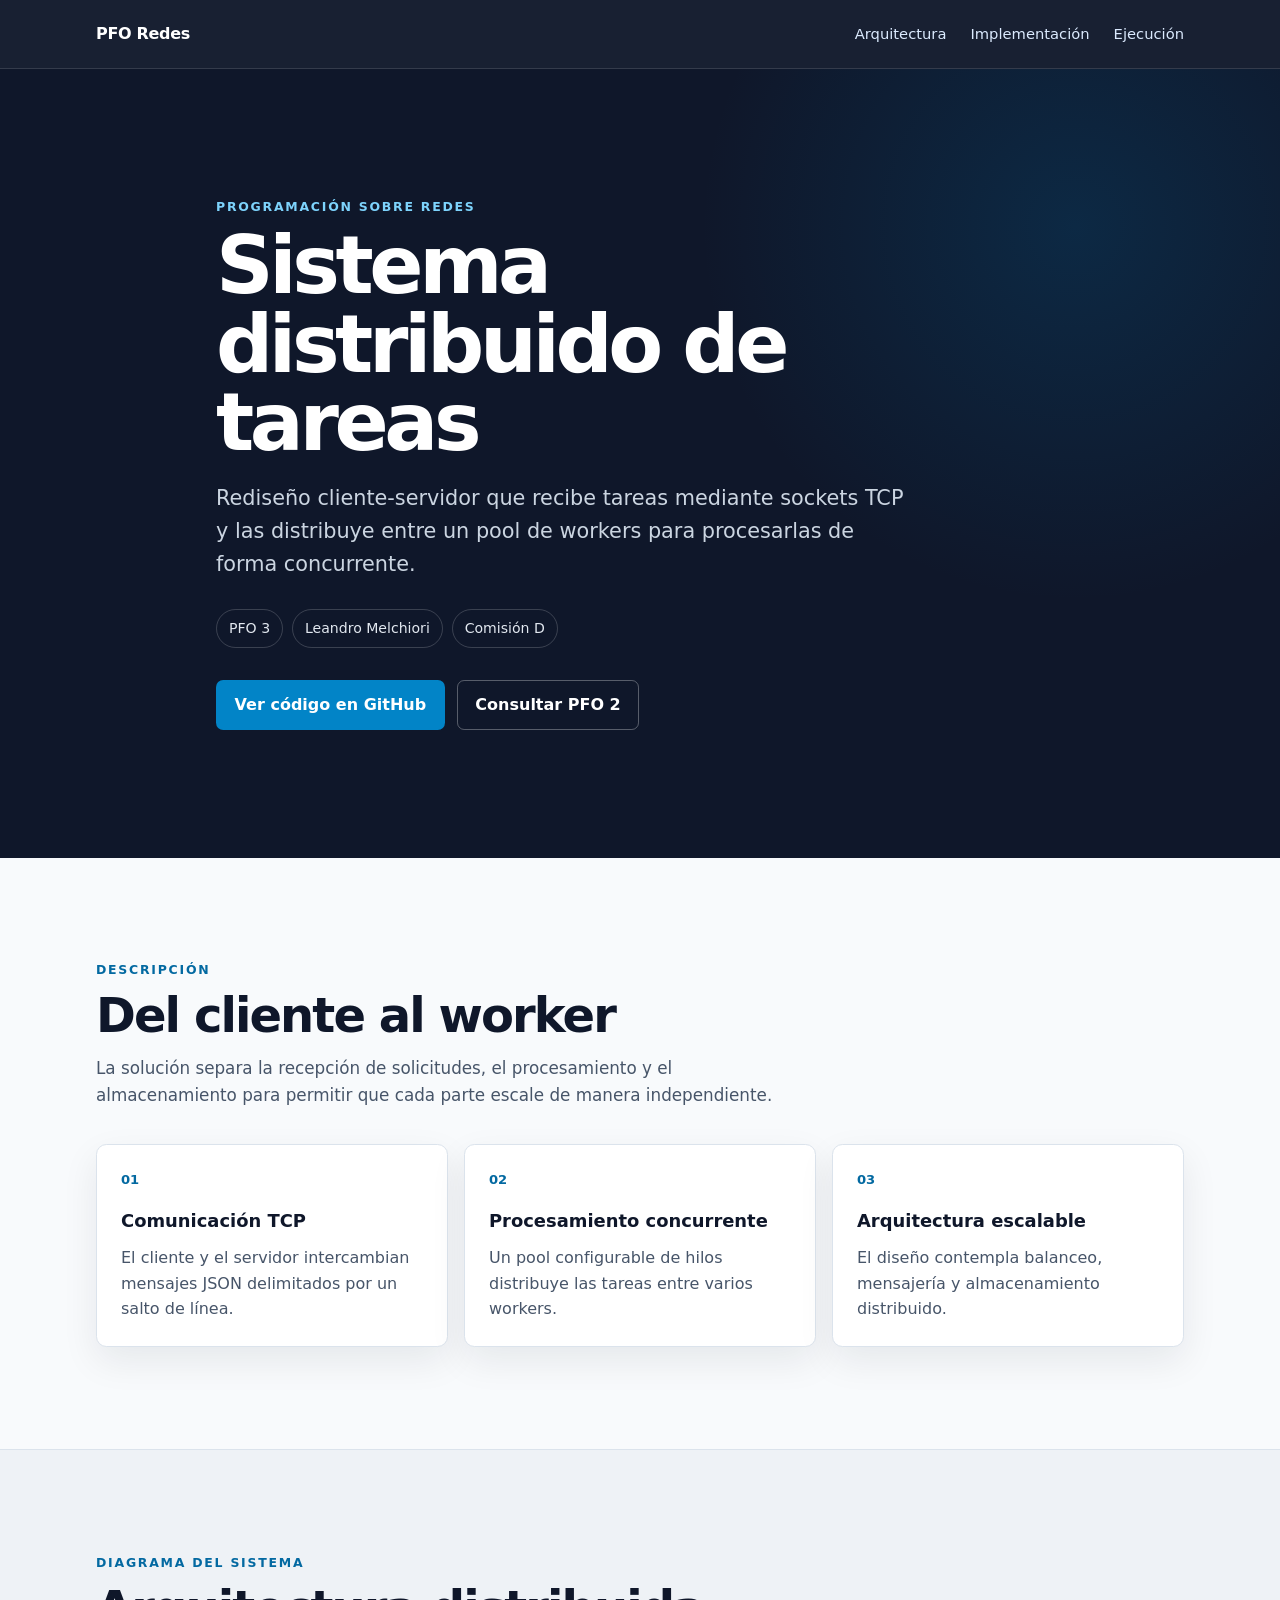
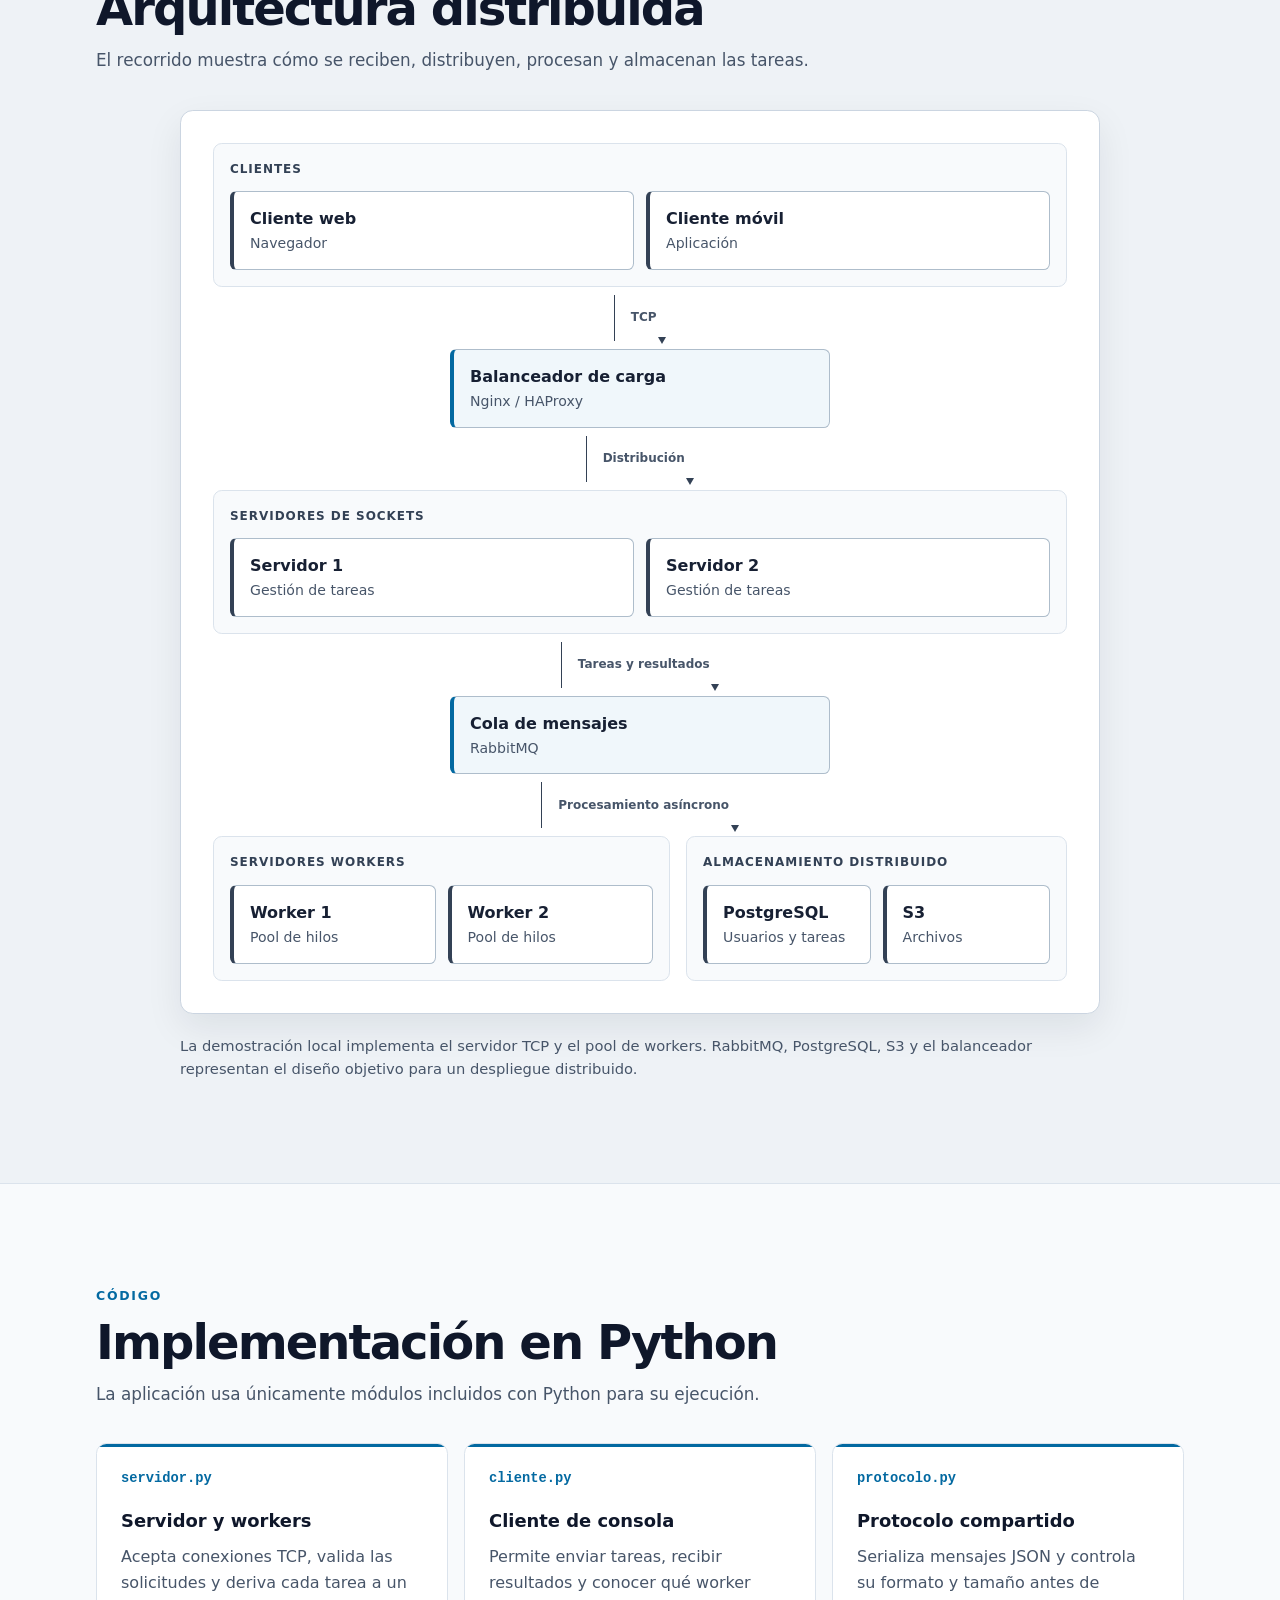
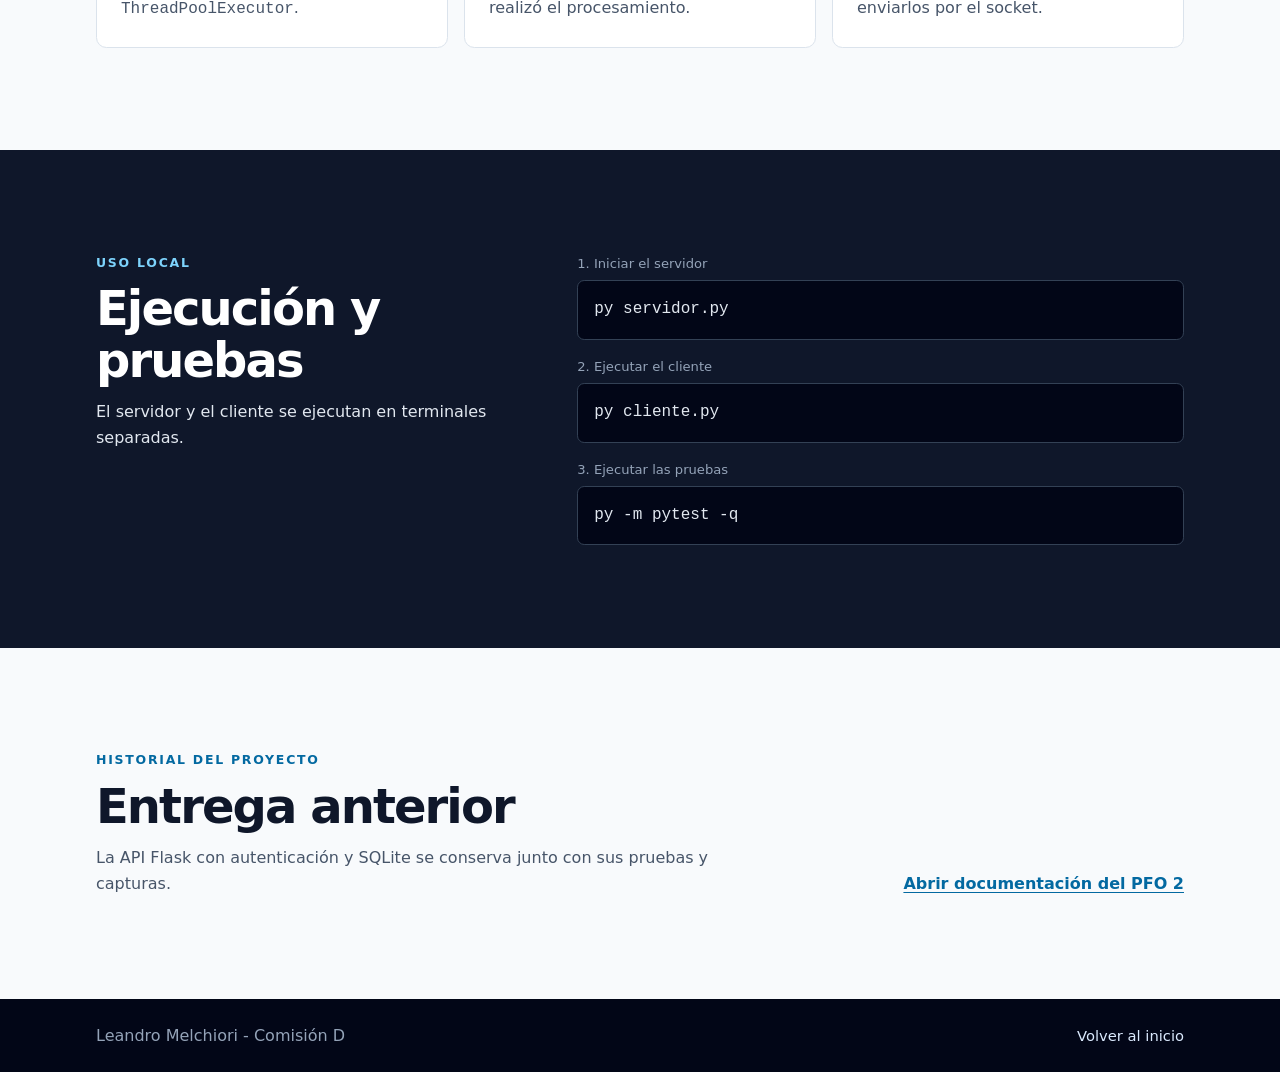
==== docs/index.html @ 210cfed6 "docs: publica documentación del pfo3" ====
<!doctype html>
<html lang="es">
<head>
  <meta charset="utf-8">
  <meta name="viewport" content="width=device-width, initial-scale=1">
  <meta name="description" content="PFO 3: sistema distribuido de tareas desarrollado con sockets TCP y workers en Python.">
  <title>PFO 3 - Sistema distribuido de tareas</title>
  <link rel="stylesheet" href="styles.css">
</head>
<body>
  <a class="skip-link" href="#contenido">Saltar al contenido</a>

  <header class="site-header">
    <nav class="nav container" aria-label="Navegación principal">
      <a class="brand" href="#inicio">PFO Redes</a>
      <div class="nav-links">
        <a href="#arquitectura">Arquitectura</a>
        <a href="#implementacion">Implementación</a>
        <a href="#ejecucion">Ejecución</a>
      </div>
    </nav>
  </header>

  <main id="contenido">
    <section class="hero" id="inicio">
      <div class="container hero-content">
        <p class="eyebrow">Programación sobre redes</p>
        <h1>Sistema distribuido de tareas</h1>
        <p class="hero-description">
          Rediseño cliente-servidor que recibe tareas mediante sockets TCP y las
          distribuye entre un pool de workers para procesarlas de forma concurrente.
        </p>
        <div class="meta" aria-label="Datos de la entrega">
          <span>PFO 3</span>
          <span>Leandro Melchiori</span>
          <span>Comisión D</span>
        </div>
        <div class="actions">
          <a class="button button-primary" href="https://github.com/LeandroMelchiori/PFO_Redes">Ver código en GitHub</a>
          <a class="button button-secondary" href="pfo2/">Consultar PFO 2</a>
        </div>
      </div>
    </section>

    <section class="section container" aria-labelledby="resumen-titulo">
      <div class="section-heading">
        <p class="section-label">Descripción</p>
        <h2 id="resumen-titulo">Del cliente al worker</h2>
        <p>
          La solución separa la recepción de solicitudes, el procesamiento y el
          almacenamiento para permitir que cada parte escale de manera independiente.
        </p>
      </div>

      <div class="summary-grid">
        <article class="summary-card">
          <span class="card-number">01</span>
          <h3>Comunicación TCP</h3>
          <p>El cliente y el servidor intercambian mensajes JSON delimitados por un salto de línea.</p>
        </article>
        <article class="summary-card">
          <span class="card-number">02</span>
          <h3>Procesamiento concurrente</h3>
          <p>Un pool configurable de hilos distribuye las tareas entre varios workers.</p>
        </article>
        <article class="summary-card">
          <span class="card-number">03</span>
          <h3>Arquitectura escalable</h3>
          <p>El diseño contempla balanceo, mensajería y almacenamiento distribuido.</p>
        </article>
      </div>
    </section>

    <section class="section section-muted" id="arquitectura" aria-labelledby="arquitectura-titulo">
      <div class="container">
        <div class="section-heading">
          <p class="section-label">Diagrama del sistema</p>
          <h2 id="arquitectura-titulo">Arquitectura distribuida</h2>
          <p>El recorrido muestra cómo se reciben, distribuyen, procesan y almacenan las tareas.</p>
        </div>

        <div class="architecture" aria-label="Diagrama de arquitectura distribuida">
          <div class="architecture-layer">
            <p class="layer-title">Clientes</p>
            <div class="node-grid two-columns">
              <div class="node"><strong>Cliente web</strong><span>Navegador</span></div>
              <div class="node"><strong>Cliente móvil</strong><span>Aplicación</span></div>
            </div>
          </div>

          <div class="flow-arrow" aria-hidden="true"><span>TCP</span></div>
          <div class="node node-featured node-single"><strong>Balanceador de carga</strong><span>Nginx / HAProxy</span></div>
          <div class="flow-arrow" aria-hidden="true"><span>Distribución</span></div>

          <div class="architecture-layer">
            <p class="layer-title">Servidores de sockets</p>
            <div class="node-grid two-columns">
              <div class="node"><strong>Servidor 1</strong><span>Gestión de tareas</span></div>
              <div class="node"><strong>Servidor 2</strong><span>Gestión de tareas</span></div>
            </div>
          </div>

          <div class="flow-arrow" aria-hidden="true"><span>Tareas y resultados</span></div>
          <div class="node node-featured node-single"><strong>Cola de mensajes</strong><span>RabbitMQ</span></div>
          <div class="flow-arrow" aria-hidden="true"><span>Procesamiento asíncrono</span></div>

          <div class="architecture-bottom">
            <div class="architecture-layer">
              <p class="layer-title">Servidores workers</p>
              <div class="node-grid two-columns">
                <div class="node"><strong>Worker 1</strong><span>Pool de hilos</span></div>
                <div class="node"><strong>Worker 2</strong><span>Pool de hilos</span></div>
              </div>
            </div>
            <div class="architecture-layer">
              <p class="layer-title">Almacenamiento distribuido</p>
              <div class="node-grid two-columns">
                <div class="node"><strong>PostgreSQL</strong><span>Usuarios y tareas</span></div>
                <div class="node"><strong>S3</strong><span>Archivos</span></div>
              </div>
            </div>
          </div>
        </div>

        <p class="scope-note">
          La demostración local implementa el servidor TCP y el pool de workers.
          RabbitMQ, PostgreSQL, S3 y el balanceador representan el diseño objetivo para un despliegue distribuido.
        </p>
      </div>
    </section>

    <section class="section container" id="implementacion" aria-labelledby="implementacion-titulo">
      <div class="section-heading">
        <p class="section-label">Código</p>
        <h2 id="implementacion-titulo">Implementación en Python</h2>
        <p>La aplicación usa únicamente módulos incluidos con Python para su ejecución.</p>
      </div>

      <div class="implementation-grid">
        <article class="implementation-card">
          <p class="file-name">servidor.py</p>
          <h3>Servidor y workers</h3>
          <p>Acepta conexiones TCP, valida las solicitudes y deriva cada tarea a un <code>ThreadPoolExecutor</code>.</p>
        </article>
        <article class="implementation-card">
          <p class="file-name">cliente.py</p>
          <h3>Cliente de consola</h3>
          <p>Permite enviar tareas, recibir resultados y conocer qué worker realizó el procesamiento.</p>
        </article>
        <article class="implementation-card">
          <p class="file-name">protocolo.py</p>
          <h3>Protocolo compartido</h3>
          <p>Serializa mensajes JSON y controla su formato y tamaño antes de enviarlos por el socket.</p>
        </article>
      </div>
    </section>

    <section class="section section-dark" id="ejecucion" aria-labelledby="ejecucion-titulo">
      <div class="container execution-layout">
        <div>
          <p class="section-label">Uso local</p>
          <h2 id="ejecucion-titulo">Ejecución y pruebas</h2>
          <p>El servidor y el cliente se ejecutan en terminales separadas.</p>
        </div>
        <div class="commands">
          <div>
            <span>1. Iniciar el servidor</span>
            <pre><code>py servidor.py</code></pre>
          </div>
          <div>
            <span>2. Ejecutar el cliente</span>
            <pre><code>py cliente.py</code></pre>
          </div>
          <div>
            <span>3. Ejecutar las pruebas</span>
            <pre><code>py -m pytest -q</code></pre>
          </div>
        </div>
      </div>
    </section>

    <section class="section container previous-version" aria-labelledby="anterior-titulo">
      <div>
        <p class="section-label">Historial del proyecto</p>
        <h2 id="anterior-titulo">Entrega anterior</h2>
        <p>La API Flask con autenticación y SQLite se conserva junto con sus pruebas y capturas.</p>
      </div>
      <a class="text-link" href="pfo2/">Abrir documentación del PFO 2</a>
    </section>
  </main>

  <footer>
    <div class="container footer-content">
      <p>Leandro Melchiori - Comisión D</p>
      <a href="#inicio">Volver al inicio</a>
    </div>
  </footer>
</body>
</html>
---- docs/styles.css ----
:root {
  --color-primary: #0f172a;
  --color-secondary: #334155;
  --color-accent: #0369a1;
  --color-background: #f8fafc;
  --color-surface: #ffffff;
  --color-muted: #e8ecf1;
  --color-muted-text: #475569;
  --color-border: #dbe3ec;
  --color-text: #172033;
  --shadow: 0 14px 36px rgb(15 23 42 / 8%);
  color: var(--color-text);
  font-family: Inter, ui-sans-serif, system-ui, -apple-system, BlinkMacSystemFont, "Segoe UI", sans-serif;
  font-size: 16px;
  line-height: 1.6;
}

* {
  box-sizing: border-box;
}

html {
  width: 100%;
  overflow-x: hidden;
  scroll-behavior: smooth;
}

body {
  width: 100%;
  overflow-x: hidden;
  margin: 0;
  background: var(--color-background);
}

a {
  color: inherit;
}

.container {
  width: 100%;
  max-width: 1120px;
  margin-inline: auto;
  padding-inline: 1rem;
}

.skip-link {
  position: fixed;
  z-index: 20;
  top: 0.75rem;
  left: 0.75rem;
  padding: 0.7rem 1rem;
  border-radius: 0.4rem;
  background: var(--color-surface);
  color: var(--color-primary);
  transform: translateY(-150%);
}

.skip-link:focus {
  transform: translateY(0);
}

.site-header {
  position: sticky;
  z-index: 10;
  top: 0;
  border-bottom: 1px solid rgb(255 255 255 / 12%);
  background: rgb(15 23 42 / 96%);
  color: #ffffff;
  backdrop-filter: blur(12px);
}

.nav {
  display: flex;
  min-height: 68px;
  align-items: center;
  justify-content: space-between;
  gap: 1rem;
}

.brand {
  font-weight: 700;
  letter-spacing: -0.02em;
  text-decoration: none;
}

.nav-links {
  display: flex;
  gap: 1.5rem;
}

.nav-links a,
footer a {
  color: #dbeafe;
  font-size: 0.92rem;
  text-decoration: none;
}

.nav-links a:hover,
footer a:hover {
  color: #ffffff;
}

.hero {
  overflow: hidden;
  padding: clamp(4.5rem, 10vw, 8rem) 0;
  background:
    radial-gradient(circle at 84% 20%, rgb(3 105 161 / 22%), transparent 30%),
    var(--color-primary);
  color: #ffffff;
}

.hero-content {
  max-width: 880px;
}

.eyebrow,
.section-label {
  margin: 0 0 0.65rem;
  color: #7dd3fc;
  font-size: 0.78rem;
  font-weight: 700;
  letter-spacing: 0.14em;
  text-transform: uppercase;
}

h1,
h2,
h3,
p {
  margin-top: 0;
}

h1 {
  max-width: 760px;
  margin-bottom: 1.2rem;
  font-size: clamp(2.7rem, 7vw, 5rem);
  letter-spacing: -0.055em;
  line-height: 0.98;
}

h2 {
  margin-bottom: 0.8rem;
  color: var(--color-primary);
  font-size: clamp(2rem, 4vw, 3rem);
  letter-spacing: -0.04em;
  line-height: 1.08;
}

h3 {
  margin-bottom: 0.55rem;
  color: var(--color-primary);
  font-size: 1.12rem;
}

.hero-description {
  max-width: 700px;
  margin-bottom: 1.7rem;
  color: #cbd5e1;
  font-size: clamp(1.05rem, 2vw, 1.3rem);
}

.meta {
  display: flex;
  flex-wrap: wrap;
  gap: 0.55rem;
  margin-bottom: 2rem;
}

.meta span {
  padding: 0.45rem 0.75rem;
  border: 1px solid rgb(255 255 255 / 18%);
  border-radius: 999px;
  color: #e2e8f0;
  font-size: 0.88rem;
}

.actions {
  display: flex;
  flex-wrap: wrap;
  gap: 0.75rem;
}

.button {
  display: inline-flex;
  min-height: 46px;
  align-items: center;
  justify-content: center;
  padding: 0.7rem 1.1rem;
  border: 1px solid transparent;
  border-radius: 0.45rem;
  font-weight: 650;
  text-decoration: none;
  transition: background-color 180ms ease, border-color 180ms ease, transform 180ms ease;
}

.button:hover {
  transform: translateY(-1px);
}

.button-primary {
  background: #0284c7;
  color: #ffffff;
}

.button-primary:hover {
  background: #0369a1;
}

.button-secondary {
  border-color: rgb(255 255 255 / 30%);
  color: #ffffff;
}

.button-secondary:hover {
  border-color: #ffffff;
  background: rgb(255 255 255 / 8%);
}

.section {
  padding-block: clamp(4rem, 8vw, 7rem);
}

.section-heading {
  max-width: 720px;
  margin-bottom: 2.2rem;
}

.section-heading > p:last-child {
  margin-bottom: 0;
  color: var(--color-muted-text);
  font-size: 1.05rem;
}

.section-heading .section-label,
.previous-version .section-label {
  color: var(--color-accent);
}

.summary-grid,
.implementation-grid {
  display: grid;
  grid-template-columns: repeat(3, minmax(0, 1fr));
  gap: 1rem;
}

.summary-card,
.implementation-card {
  min-width: 0;
  padding: 1.5rem;
  border: 1px solid var(--color-border);
  border-radius: 0.65rem;
  background: var(--color-surface);
}

.summary-card {
  box-shadow: var(--shadow);
}

.summary-card p,
.implementation-card p {
  margin-bottom: 0;
  color: var(--color-muted-text);
}

.card-number {
  display: block;
  margin-bottom: 1.1rem;
  color: var(--color-accent);
  font-size: 0.82rem;
  font-weight: 750;
}

.section-muted {
  border-block: 1px solid var(--color-border);
  background: #eef2f6;
}

.architecture {
  max-width: 920px;
  margin-inline: auto;
  padding: clamp(1rem, 3vw, 2rem);
  border: 1px solid #cbd5e1;
  border-radius: 0.8rem;
  background: #ffffff;
  box-shadow: var(--shadow);
}

.architecture-layer {
  padding: 1rem;
  border: 1px solid var(--color-border);
  border-radius: 0.55rem;
  background: var(--color-background);
}

.layer-title {
  margin-bottom: 0.75rem;
  color: var(--color-secondary);
  font-size: 0.75rem;
  font-weight: 750;
  letter-spacing: 0.08em;
  text-transform: uppercase;
}

.node-grid {
  display: grid;
  gap: 0.75rem;
}

.two-columns {
  grid-template-columns: repeat(2, minmax(0, 1fr));
}

.node {
  display: flex;
  min-height: 76px;
  min-width: 0;
  flex-direction: column;
  justify-content: center;
  padding: 0.9rem 1rem;
  border: 1px solid #aebdcb;
  border-left: 4px solid var(--color-secondary);
  border-radius: 0.4rem;
  background: #ffffff;
}

.node span {
  color: var(--color-muted-text);
  font-size: 0.88rem;
}

.node-featured {
  border-left-color: var(--color-accent);
  background: #f0f7fb;
}

.node-single {
  width: min(100%, 380px);
  margin-inline: auto;
}

.flow-arrow {
  display: flex;
  min-height: 62px;
  align-items: center;
  justify-content: center;
  color: var(--color-muted-text);
  font-size: 0.75rem;
  font-weight: 650;
}

.flow-arrow::before {
  width: 1px;
  height: 46px;
  background: var(--color-secondary);
  content: "";
}

.flow-arrow::after {
  width: 0;
  height: 0;
  margin-top: 46px;
  margin-left: -4px;
  border-top: 7px solid var(--color-secondary);
  border-inline: 4px solid transparent;
  content: "";
}

.flow-arrow span {
  margin-left: 0.65rem;
  padding: 0.15rem 0.35rem;
  background: #ffffff;
}

.architecture-bottom {
  display: grid;
  grid-template-columns: 1.2fr 1fr;
  gap: 1rem;
}

.scope-note {
  max-width: 920px;
  margin: 1.25rem auto 0;
  color: var(--color-muted-text);
  font-size: 0.92rem;
}

.implementation-card {
  position: relative;
  overflow: hidden;
}

.implementation-card::before {
  position: absolute;
  top: 0;
  left: 0;
  width: 100%;
  height: 3px;
  background: var(--color-accent);
  content: "";
}

.file-name {
  margin-bottom: 1rem !important;
  color: var(--color-accent) !important;
  font-family: Consolas, "Courier New", monospace;
  font-size: 0.86rem;
  font-weight: 700;
}

code,
pre {
  font-family: Consolas, "Courier New", monospace;
}

.section-dark {
  background: var(--color-primary);
  color: #e2e8f0;
}

.section-dark h2 {
  color: #ffffff;
}

.execution-layout {
  display: grid;
  grid-template-columns: 0.8fr 1.2fr;
  gap: clamp(2rem, 6vw, 5rem);
  align-items: start;
}

.commands {
  display: grid;
  gap: 1rem;
}

.commands span {
  display: block;
  margin-bottom: 0.4rem;
  color: #94a3b8;
  font-size: 0.82rem;
}

pre {
  overflow-x: auto;
  margin: 0;
  padding: 1rem;
  border: 1px solid #334155;
  border-radius: 0.45rem;
  background: #020617;
  color: #e2e8f0;
}

.previous-version {
  display: flex;
  align-items: end;
  justify-content: space-between;
  gap: 2rem;
}

.previous-version > div {
  max-width: 680px;
}

.previous-version p:last-child {
  margin-bottom: 0;
  color: var(--color-muted-text);
}

.text-link {
  flex: 0 0 auto;
  color: var(--color-accent);
  font-weight: 700;
  text-underline-offset: 0.2rem;
}

footer {
  padding-block: 1.5rem;
  background: #020617;
  color: #94a3b8;
}

.footer-content {
  display: flex;
  align-items: center;
  justify-content: space-between;
  gap: 1rem;
}

.footer-content p {
  margin: 0;
}

:focus-visible {
  border-radius: 0.2rem;
  outline: 3px solid #38bdf8;
  outline-offset: 3px;
}

@media (max-width: 780px) {
  .summary-grid,
  .implementation-grid,
  .architecture-bottom,
  .execution-layout {
    grid-template-columns: 1fr;
  }

  .previous-version {
    align-items: start;
    flex-direction: column;
  }
}

@media (max-width: 560px) {
  html {
    scroll-behavior: auto;
  }

  .nav {
    min-height: 60px;
  }

  .nav-links {
    display: none;
  }

  .hero {
    padding-block: 4rem;
  }

  .actions,
  .button {
    width: 100%;
  }

  .two-columns {
    grid-template-columns: 1fr;
  }

  .flow-arrow {
    min-height: 54px;
  }

  .architecture {
    padding: 0.75rem;
  }

  .footer-content {
    align-items: start;
    flex-direction: column;
  }
}

@media (prefers-reduced-motion: reduce) {
  *,
  *::before,
  *::after {
    scroll-behavior: auto !important;
    transition-duration: 0.01ms !important;
  }
}
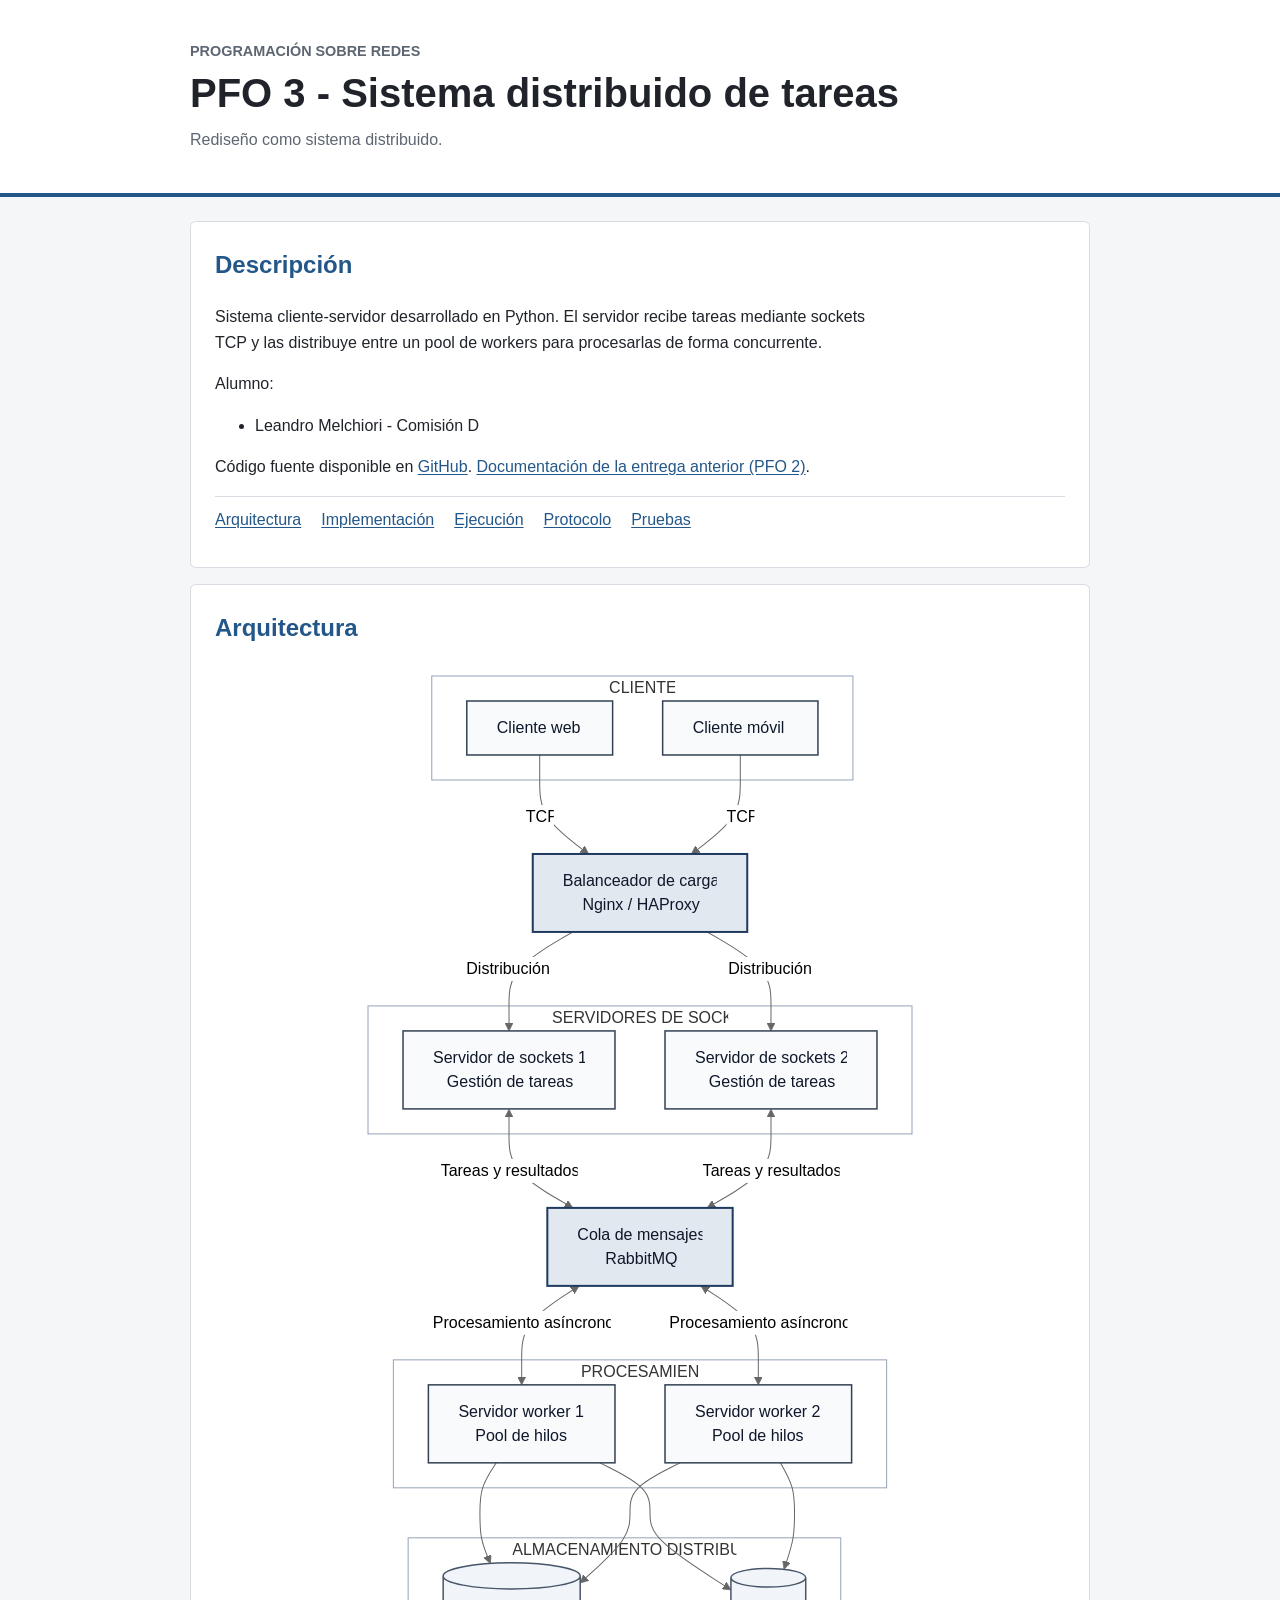
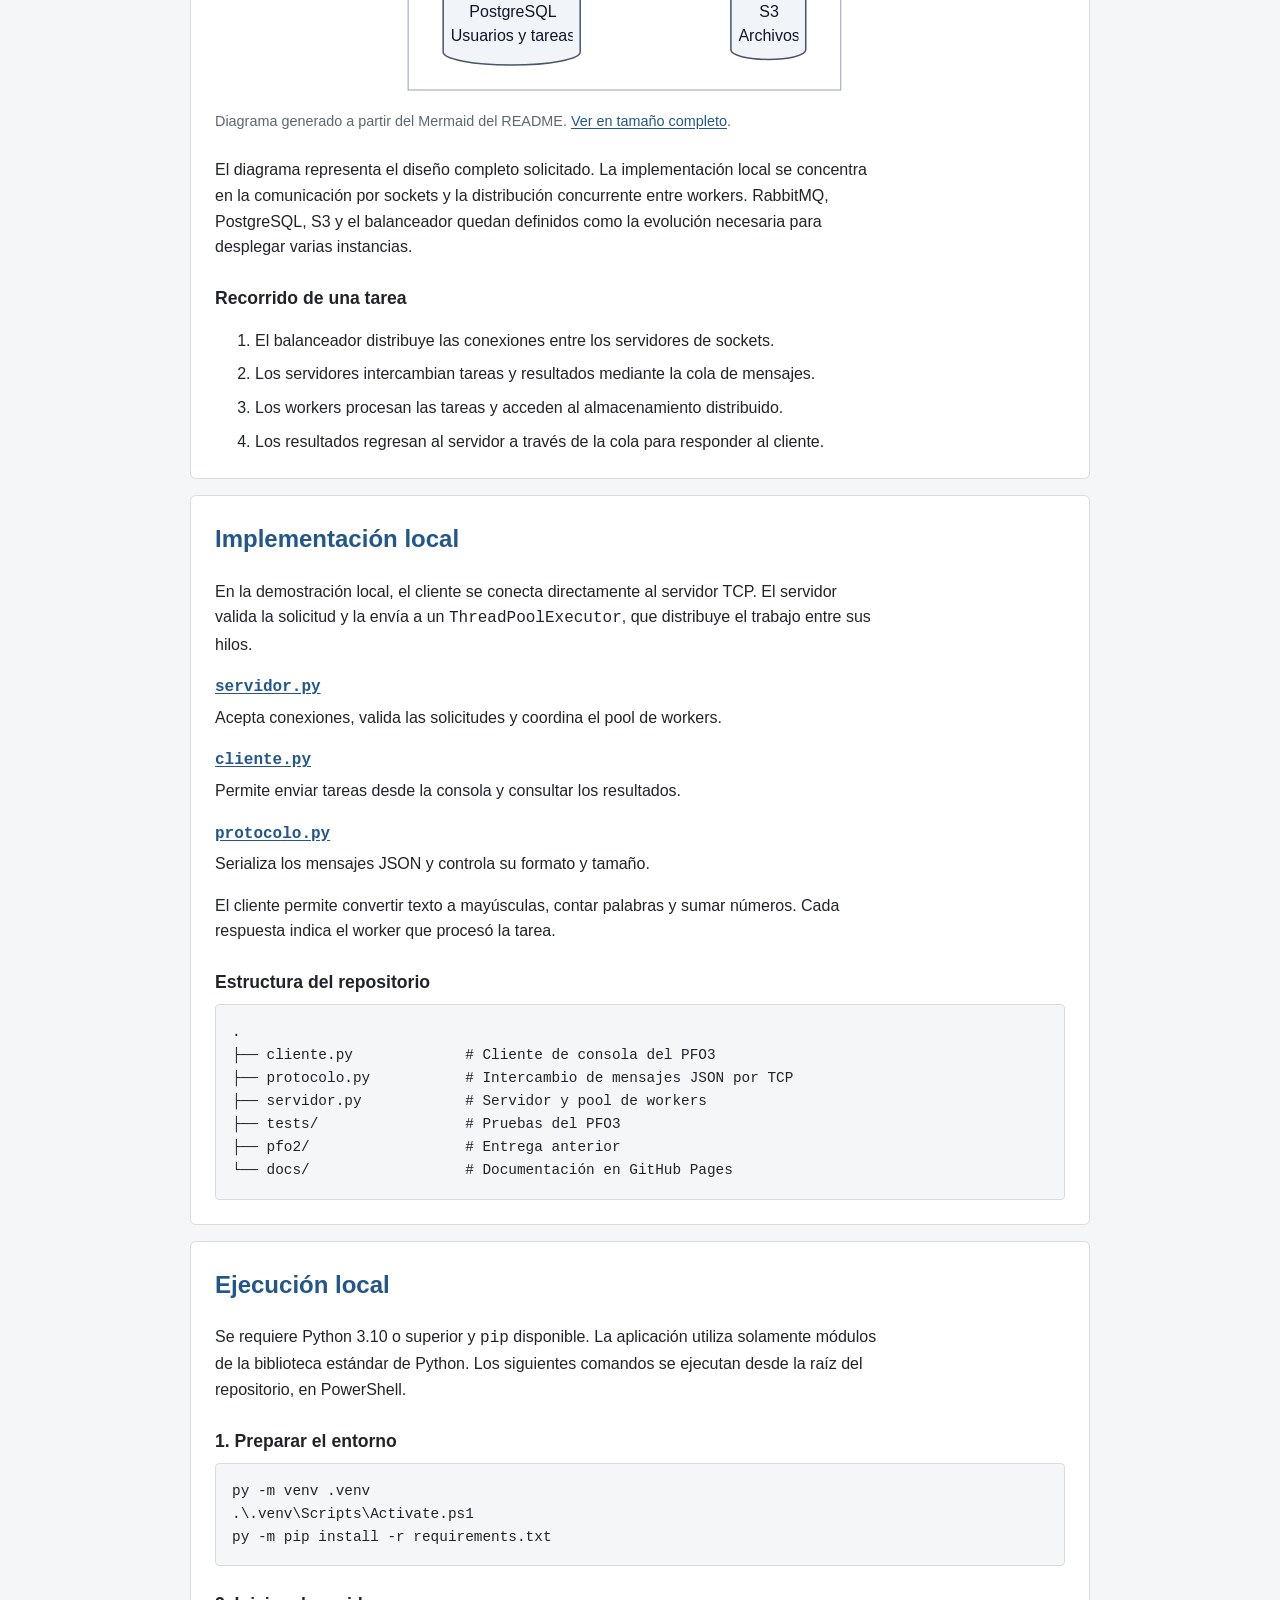
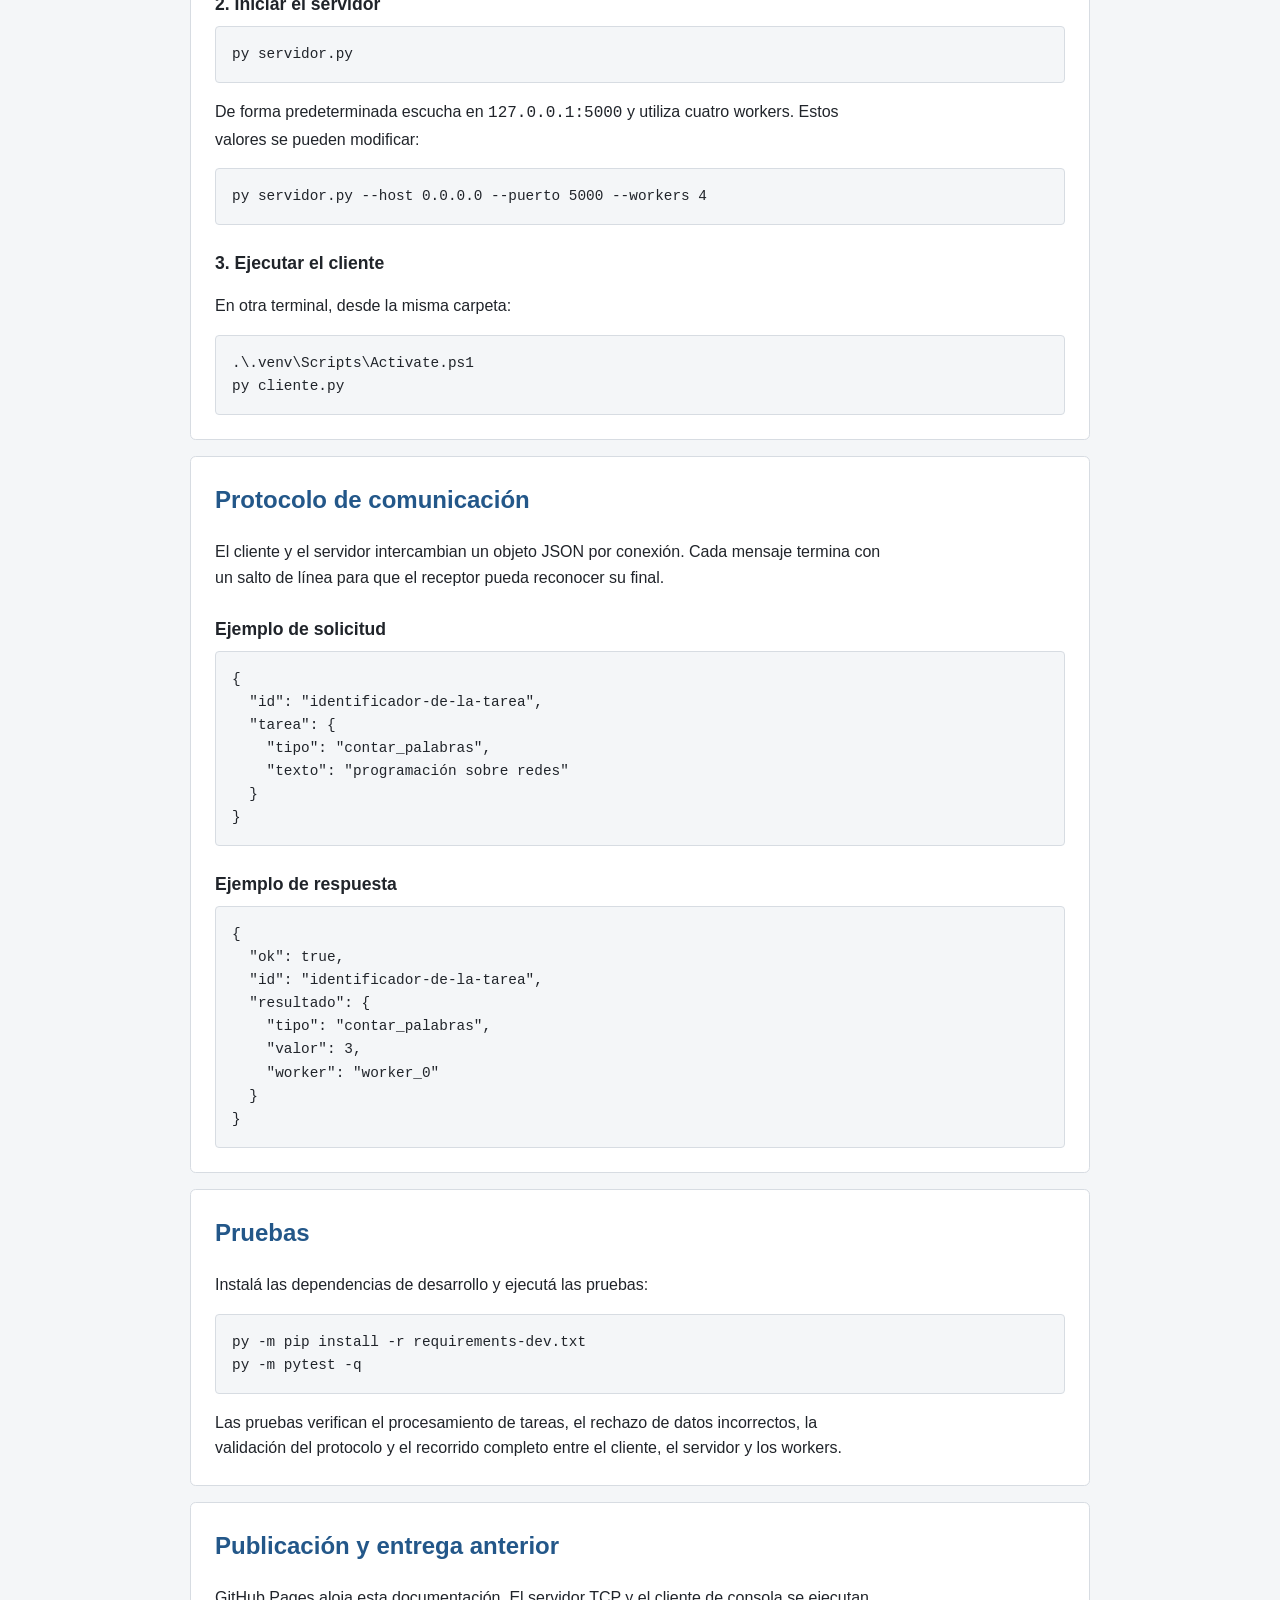
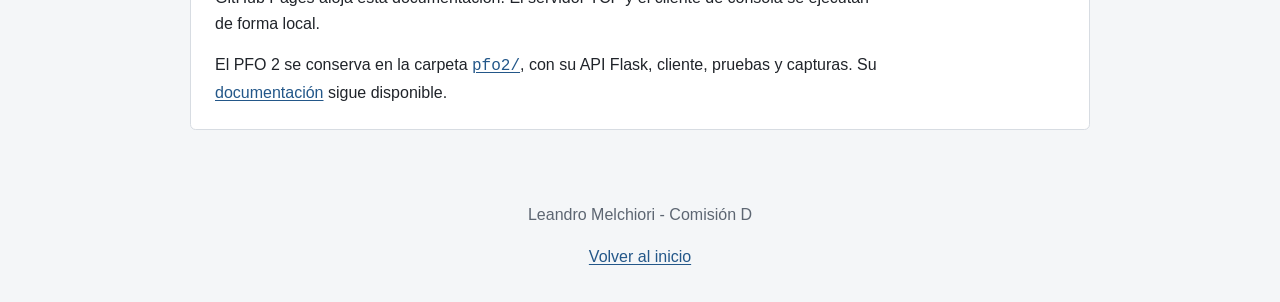
==== commit 6011f404: "docs: simplifica pages y unifica el diagrama" ====
--- a/docs/index.html
+++ b/docs/index.html
@@ -3,197 +3,192 @@
 <head>
   <meta charset="utf-8">
   <meta name="viewport" content="width=device-width, initial-scale=1">
-  <meta name="description" content="PFO 3: sistema distribuido de tareas desarrollado con sockets TCP y workers en Python.">
+  <meta name="description" content="Documentación del PFO 3: arquitectura, servidor TCP, workers y ejecución en Python.">
   <title>PFO 3 - Sistema distribuido de tareas</title>
   <link rel="stylesheet" href="styles.css">
 </head>
 <body>
   <a class="skip-link" href="#contenido">Saltar al contenido</a>
 
-  <header class="site-header">
-    <nav class="nav container" aria-label="Navegación principal">
-      <a class="brand" href="#inicio">PFO Redes</a>
-      <div class="nav-links">
-        <a href="#arquitectura">Arquitectura</a>
-        <a href="#implementacion">Implementación</a>
-        <a href="#ejecucion">Ejecución</a>
-      </div>
-    </nav>
+  <header id="inicio">
+    <div class="container">
+      <p class="materia">Programación sobre redes</p>
+      <h1>PFO 3 - Sistema distribuido de tareas</h1>
+      <p>Rediseño como sistema distribuido.</p>
+    </div>
   </header>
 
-  <main id="contenido">
-    <section class="hero" id="inicio">
-      <div class="container hero-content">
-        <p class="eyebrow">Programación sobre redes</p>
-        <h1>Sistema distribuido de tareas</h1>
-        <p class="hero-description">
-          Rediseño cliente-servidor que recibe tareas mediante sockets TCP y las
-          distribuye entre un pool de workers para procesarlas de forma concurrente.
-        </p>
-        <div class="meta" aria-label="Datos de la entrega">
-          <span>PFO 3</span>
-          <span>Leandro Melchiori</span>
-          <span>Comisión D</span>
-        </div>
-        <div class="actions">
-          <a class="button button-primary" href="https://github.com/LeandroMelchiori/PFO_Redes">Ver código en GitHub</a>
-          <a class="button button-secondary" href="pfo2/">Consultar PFO 2</a>
-        </div>
-      </div>
+  <main class="container" id="contenido">
+    <section aria-labelledby="descripcion-titulo">
+      <h2 id="descripcion-titulo">Descripción</h2>
+      <p>
+        Sistema cliente-servidor desarrollado en Python. El servidor recibe
+        tareas mediante sockets TCP y las distribuye entre un pool de workers
+        para procesarlas de forma concurrente.
+      </p>
+      <p>Alumno:</p>
+      <ul>
+        <li>Leandro Melchiori - Comisión D</li>
+      </ul>
+      <p>
+        Código fuente disponible en
+        <a href="https://github.com/LeandroMelchiori/PFO_Redes">GitHub</a>.
+        <a href="pfo2/">Documentación de la entrega anterior (PFO 2)</a>.
+      </p>
+      <nav aria-label="Secciones de la documentación">
+        <ul class="section-links">
+          <li><a href="#arquitectura">Arquitectura</a></li>
+          <li><a href="#implementacion">Implementación</a></li>
+          <li><a href="#ejecucion">Ejecución</a></li>
+          <li><a href="#protocolo">Protocolo</a></li>
+          <li><a href="#pruebas">Pruebas</a></li>
+        </ul>
+      </nav>
     </section>
 
-    <section class="section container" aria-labelledby="resumen-titulo">
-      <div class="section-heading">
-        <p class="section-label">Descripción</p>
-        <h2 id="resumen-titulo">Del cliente al worker</h2>
-        <p>
-          La solución separa la recepción de solicitudes, el procesamiento y el
-          almacenamiento para permitir que cada parte escale de manera independiente.
-        </p>
-      </div>
+    <section id="arquitectura" aria-labelledby="arquitectura-titulo">
+      <h2 id="arquitectura-titulo">Arquitectura</h2>
+      <figure>
+        <a class="diagram-link" href="assets/arquitectura.svg" aria-label="Abrir el diagrama de arquitectura en tamaño completo">
+          <img class="diagram" src="assets/arquitectura.svg" width="560" height="1031"
+               alt="Clientes web y móvil conectados al balanceador, dos servidores de sockets, una cola RabbitMQ y dos workers conectados a PostgreSQL y S3. Las conexiones de la cola con servidores y workers son bidireccionales.">
+        </a>
+        <figcaption>
+          Diagrama generado a partir del Mermaid del README.
+          <a href="assets/arquitectura.svg">Ver en tamaño completo</a>.
+        </figcaption>
+      </figure>
+      <p>
+        El diagrama representa el diseño completo solicitado. La implementación
+        local se concentra en la comunicación por sockets y la distribución
+        concurrente entre workers. RabbitMQ, PostgreSQL, S3 y el balanceador
+        quedan definidos como la evolución necesaria para desplegar varias instancias.
+      </p>
 
-      <div class="summary-grid">
-        <article class="summary-card">
-          <span class="card-number">01</span>
-          <h3>Comunicación TCP</h3>
-          <p>El cliente y el servidor intercambian mensajes JSON delimitados por un salto de línea.</p>
-        </article>
-        <article class="summary-card">
-          <span class="card-number">02</span>
-          <h3>Procesamiento concurrente</h3>
-          <p>Un pool configurable de hilos distribuye las tareas entre varios workers.</p>
-        </article>
-        <article class="summary-card">
-          <span class="card-number">03</span>
-          <h3>Arquitectura escalable</h3>
-          <p>El diseño contempla balanceo, mensajería y almacenamiento distribuido.</p>
-        </article>
-      </div>
+      <h3>Recorrido de una tarea</h3>
+      <ol>
+        <li>El balanceador distribuye las conexiones entre los servidores de sockets.</li>
+        <li>Los servidores intercambian tareas y resultados mediante la cola de mensajes.</li>
+        <li>Los workers procesan las tareas y acceden al almacenamiento distribuido.</li>
+        <li>Los resultados regresan al servidor a través de la cola para responder al cliente.</li>
+      </ol>
     </section>
 
-    <section class="section section-muted" id="arquitectura" aria-labelledby="arquitectura-titulo">
-      <div class="container">
-        <div class="section-heading">
-          <p class="section-label">Diagrama del sistema</p>
-          <h2 id="arquitectura-titulo">Arquitectura distribuida</h2>
-          <p>El recorrido muestra cómo se reciben, distribuyen, procesan y almacenan las tareas.</p>
-        </div>
+    <section id="implementacion" aria-labelledby="implementacion-titulo">
+      <h2 id="implementacion-titulo">Implementación local</h2>
+      <p>
+        En la demostración local, el cliente se conecta directamente al servidor
+        TCP. El servidor valida la solicitud y la envía a un
+        <code>ThreadPoolExecutor</code>, que distribuye el trabajo entre sus hilos.
+      </p>
+      <dl>
+        <dt><a href="https://github.com/LeandroMelchiori/PFO_Redes/blob/main/servidor.py"><code>servidor.py</code></a></dt>
+        <dd>Acepta conexiones, valida las solicitudes y coordina el pool de workers.</dd>
+        <dt><a href="https://github.com/LeandroMelchiori/PFO_Redes/blob/main/cliente.py"><code>cliente.py</code></a></dt>
+        <dd>Permite enviar tareas desde la consola y consultar los resultados.</dd>
+        <dt><a href="https://github.com/LeandroMelchiori/PFO_Redes/blob/main/protocolo.py"><code>protocolo.py</code></a></dt>
+        <dd>Serializa los mensajes JSON y controla su formato y tamaño.</dd>
+      </dl>
+      <p>
+        El cliente permite convertir texto a mayúsculas, contar palabras y sumar
+        números. Cada respuesta indica el worker que procesó la tarea.
+      </p>
 
-        <div class="architecture" aria-label="Diagrama de arquitectura distribuida">
-          <div class="architecture-layer">
-            <p class="layer-title">Clientes</p>
-            <div class="node-grid two-columns">
-              <div class="node"><strong>Cliente web</strong><span>Navegador</span></div>
-              <div class="node"><strong>Cliente móvil</strong><span>Aplicación</span></div>
-            </div>
-          </div>
-
-          <div class="flow-arrow" aria-hidden="true"><span>TCP</span></div>
-          <div class="node node-featured node-single"><strong>Balanceador de carga</strong><span>Nginx / HAProxy</span></div>
-          <div class="flow-arrow" aria-hidden="true"><span>Distribución</span></div>
-
-          <div class="architecture-layer">
-            <p class="layer-title">Servidores de sockets</p>
-            <div class="node-grid two-columns">
-              <div class="node"><strong>Servidor 1</strong><span>Gestión de tareas</span></div>
-              <div class="node"><strong>Servidor 2</strong><span>Gestión de tareas</span></div>
-            </div>
-          </div>
-
-          <div class="flow-arrow" aria-hidden="true"><span>Tareas y resultados</span></div>
-          <div class="node node-featured node-single"><strong>Cola de mensajes</strong><span>RabbitMQ</span></div>
-          <div class="flow-arrow" aria-hidden="true"><span>Procesamiento asíncrono</span></div>
-
-          <div class="architecture-bottom">
-            <div class="architecture-layer">
-              <p class="layer-title">Servidores workers</p>
-              <div class="node-grid two-columns">
-                <div class="node"><strong>Worker 1</strong><span>Pool de hilos</span></div>
-                <div class="node"><strong>Worker 2</strong><span>Pool de hilos</span></div>
-              </div>
-            </div>
-            <div class="architecture-layer">
-              <p class="layer-title">Almacenamiento distribuido</p>
-              <div class="node-grid two-columns">
-                <div class="node"><strong>PostgreSQL</strong><span>Usuarios y tareas</span></div>
-                <div class="node"><strong>S3</strong><span>Archivos</span></div>
-              </div>
-            </div>
-          </div>
-        </div>
-
-        <p class="scope-note">
-          La demostración local implementa el servidor TCP y el pool de workers.
-          RabbitMQ, PostgreSQL, S3 y el balanceador representan el diseño objetivo para un despliegue distribuido.
-        </p>
-      </div>
+      <h3>Estructura del repositorio</h3>
+      <pre><code>.
+├── cliente.py             # Cliente de consola del PFO3
+├── protocolo.py           # Intercambio de mensajes JSON por TCP
+├── servidor.py            # Servidor y pool de workers
+├── tests/                 # Pruebas del PFO3
+├── pfo2/                  # Entrega anterior
+└── docs/                  # Documentación en GitHub Pages</code></pre>
     </section>
 
-    <section class="section container" id="implementacion" aria-labelledby="implementacion-titulo">
-      <div class="section-heading">
-        <p class="section-label">Código</p>
-        <h2 id="implementacion-titulo">Implementación en Python</h2>
-        <p>La aplicación usa únicamente módulos incluidos con Python para su ejecución.</p>
-      </div>
+    <section id="ejecucion" aria-labelledby="ejecucion-titulo">
+      <h2 id="ejecucion-titulo">Ejecución local</h2>
+      <p>
+        Se requiere Python 3.10 o superior y <code>pip</code> disponible.
+        La aplicación utiliza solamente módulos de la biblioteca estándar de Python.
+        Los siguientes comandos se ejecutan desde la raíz del repositorio, en PowerShell.
+      </p>
 
-      <div class="implementation-grid">
-        <article class="implementation-card">
-          <p class="file-name">servidor.py</p>
-          <h3>Servidor y workers</h3>
-          <p>Acepta conexiones TCP, valida las solicitudes y deriva cada tarea a un <code>ThreadPoolExecutor</code>.</p>
-        </article>
-        <article class="implementation-card">
-          <p class="file-name">cliente.py</p>
-          <h3>Cliente de consola</h3>
-          <p>Permite enviar tareas, recibir resultados y conocer qué worker realizó el procesamiento.</p>
-        </article>
-        <article class="implementation-card">
-          <p class="file-name">protocolo.py</p>
-          <h3>Protocolo compartido</h3>
-          <p>Serializa mensajes JSON y controla su formato y tamaño antes de enviarlos por el socket.</p>
-        </article>
-      </div>
+      <h3>1. Preparar el entorno</h3>
+      <pre><code>py -m venv .venv
+.\.venv\Scripts\Activate.ps1
+py -m pip install -r requirements.txt</code></pre>
+
+      <h3>2. Iniciar el servidor</h3>
+      <pre><code>py servidor.py</code></pre>
+      <p>
+        De forma predeterminada escucha en <code>127.0.0.1:5000</code>
+        y utiliza cuatro workers. Estos valores se pueden modificar:
+      </p>
+      <pre><code>py servidor.py --host 0.0.0.0 --puerto 5000 --workers 4</code></pre>
+
+      <h3>3. Ejecutar el cliente</h3>
+      <p>En otra terminal, desde la misma carpeta:</p>
+      <pre><code>.\.venv\Scripts\Activate.ps1
+py cliente.py</code></pre>
     </section>
 
-    <section class="section section-dark" id="ejecucion" aria-labelledby="ejecucion-titulo">
-      <div class="container execution-layout">
-        <div>
-          <p class="section-label">Uso local</p>
-          <h2 id="ejecucion-titulo">Ejecución y pruebas</h2>
-          <p>El servidor y el cliente se ejecutan en terminales separadas.</p>
-        </div>
-        <div class="commands">
-          <div>
-            <span>1. Iniciar el servidor</span>
-            <pre><code>py servidor.py</code></pre>
-          </div>
-          <div>
-            <span>2. Ejecutar el cliente</span>
-            <pre><code>py cliente.py</code></pre>
-          </div>
-          <div>
-            <span>3. Ejecutar las pruebas</span>
-            <pre><code>py -m pytest -q</code></pre>
-          </div>
-        </div>
-      </div>
+    <section id="protocolo" aria-labelledby="protocolo-titulo">
+      <h2 id="protocolo-titulo">Protocolo de comunicación</h2>
+      <p>
+        El cliente y el servidor intercambian un objeto JSON por conexión.
+        Cada mensaje termina con un salto de línea para que el receptor pueda
+        reconocer su final.
+      </p>
+      <h3>Ejemplo de solicitud</h3>
+      <pre><code>{
+  "id": "identificador-de-la-tarea",
+  "tarea": {
+    "tipo": "contar_palabras",
+    "texto": "programación sobre redes"
+  }
+}</code></pre>
+
+      <h3>Ejemplo de respuesta</h3>
+      <pre><code>{
+  "ok": true,
+  "id": "identificador-de-la-tarea",
+  "resultado": {
+    "tipo": "contar_palabras",
+    "valor": 3,
+    "worker": "worker_0"
+  }
+}</code></pre>
     </section>
 
-    <section class="section container previous-version" aria-labelledby="anterior-titulo">
-      <div>
-        <p class="section-label">Historial del proyecto</p>
-        <h2 id="anterior-titulo">Entrega anterior</h2>
-        <p>La API Flask con autenticación y SQLite se conserva junto con sus pruebas y capturas.</p>
-      </div>
-      <a class="text-link" href="pfo2/">Abrir documentación del PFO 2</a>
+    <section id="pruebas" aria-labelledby="pruebas-titulo">
+      <h2 id="pruebas-titulo">Pruebas</h2>
+      <p>Instalá las dependencias de desarrollo y ejecutá las pruebas:</p>
+      <pre><code>py -m pip install -r requirements-dev.txt
+py -m pytest -q</code></pre>
+      <p>
+        Las pruebas verifican el procesamiento de tareas, el rechazo de datos
+        incorrectos, la validación del protocolo y el recorrido completo entre
+        el cliente, el servidor y los workers.
+      </p>
+    </section>
+
+    <section aria-labelledby="publicacion-titulo">
+      <h2 id="publicacion-titulo">Publicación y entrega anterior</h2>
+      <p>
+        GitHub Pages aloja esta documentación. El servidor TCP y el cliente
+        de consola se ejecutan de forma local.
+      </p>
+      <p>
+        El PFO 2 se conserva en la carpeta
+        <a href="https://github.com/LeandroMelchiori/PFO_Redes/tree/main/pfo2"><code>pfo2/</code></a>,
+        con su API Flask, cliente, pruebas y capturas.
+        Su <a href="pfo2/">documentación</a> sigue disponible.
+      </p>
     </section>
   </main>
 
-  <footer>
-    <div class="container footer-content">
-      <p>Leandro Melchiori - Comisión D</p>
-      <a href="#inicio">Volver al inicio</a>
-    </div>
+  <footer class="container">
+    <p>Leandro Melchiori - Comisión D</p>
+    <a href="#inicio">Volver al inicio</a>
   </footer>
 </body>
 </html>
--- a/docs/styles.css
+++ b/docs/styles.css
@@ -1,57 +1,42 @@
 :root {
-  --color-primary: #0f172a;
-  --color-secondary: #334155;
-  --color-accent: #0369a1;
-  --color-background: #f8fafc;
-  --color-surface: #ffffff;
-  --color-muted: #e8ecf1;
-  --color-muted-text: #475569;
-  --color-border: #dbe3ec;
-  --color-text: #172033;
-  --shadow: 0 14px 36px rgb(15 23 42 / 8%);
-  color: var(--color-text);
-  font-family: Inter, ui-sans-serif, system-ui, -apple-system, BlinkMacSystemFont, "Segoe UI", sans-serif;
+  --background: #f4f6f8;
+  --surface: #ffffff;
+  --text: #20242a;
+  --muted: #5d6672;
+  --primary: #235789;
+  --border: #d7dce2;
+  font-family: Arial, Helvetica, sans-serif;
+  color: var(--text);
+}
+
+* {
+  box-sizing: border-box;
+}
+
+body {
+  margin: 0;
+  background: var(--background);
   font-size: 16px;
   line-height: 1.6;
 }
 
-* {
-  box-sizing: border-box;
-}
-
-html {
-  width: 100%;
-  overflow-x: hidden;
-  scroll-behavior: smooth;
-}
-
-body {
-  width: 100%;
-  overflow-x: hidden;
-  margin: 0;
-  background: var(--color-background);
-}
-
 a {
-  color: inherit;
+  color: var(--primary);
+  text-underline-offset: 0.15em;
 }
 
 .container {
-  width: 100%;
-  max-width: 1120px;
+  width: min(100% - 2rem, 900px);
   margin-inline: auto;
-  padding-inline: 1rem;
 }
 
 .skip-link {
-  position: fixed;
-  z-index: 20;
-  top: 0.75rem;
-  left: 0.75rem;
-  padding: 0.7rem 1rem;
-  border-radius: 0.4rem;
-  background: var(--color-surface);
-  color: var(--color-primary);
+  position: absolute;
+  top: 0.5rem;
+  left: 0.5rem;
+  padding: 0.5rem 0.75rem;
+  background: var(--surface);
+  color: var(--primary);
   transform: translateY(-150%);
 }
 
@@ -59,352 +44,80 @@
   transform: translateY(0);
 }
 
-.site-header {
-  position: sticky;
-  z-index: 10;
-  top: 0;
-  border-bottom: 1px solid rgb(255 255 255 / 12%);
-  background: rgb(15 23 42 / 96%);
-  color: #ffffff;
-  backdrop-filter: blur(12px);
-}
-
-.nav {
-  display: flex;
-  min-height: 68px;
-  align-items: center;
-  justify-content: space-between;
-  gap: 1rem;
-}
-
-.brand {
-  font-weight: 700;
-  letter-spacing: -0.02em;
-  text-decoration: none;
-}
-
-.nav-links {
-  display: flex;
-  gap: 1.5rem;
-}
-
-.nav-links a,
-footer a {
-  color: #dbeafe;
-  font-size: 0.92rem;
-  text-decoration: none;
-}
-
-.nav-links a:hover,
-footer a:hover {
-  color: #ffffff;
-}
-
-.hero {
-  overflow: hidden;
-  padding: clamp(4.5rem, 10vw, 8rem) 0;
-  background:
-    radial-gradient(circle at 84% 20%, rgb(3 105 161 / 22%), transparent 30%),
-    var(--color-primary);
-  color: #ffffff;
-}
-
-.hero-content {
-  max-width: 880px;
-}
-
-.eyebrow,
-.section-label {
-  margin: 0 0 0.65rem;
-  color: #7dd3fc;
-  font-size: 0.78rem;
-  font-weight: 700;
-  letter-spacing: 0.14em;
+header {
+  padding: 2.5rem 0;
+  border-bottom: 4px solid var(--primary);
+  background: var(--surface);
+}
+
+header p {
+  margin: 0;
+  color: var(--muted);
+}
+
+.materia {
+  font-size: 0.9rem;
+  font-weight: bold;
   text-transform: uppercase;
 }
 
-h1,
-h2,
-h3,
-p {
+h1 {
+  margin: 0.4rem 0 0.6rem;
+  font-size: clamp(1.8rem, 4vw, 2.5rem);
+  line-height: 1.2;
+}
+
+h2 {
   margin-top: 0;
-}
-
-h1 {
-  max-width: 760px;
-  margin-bottom: 1.2rem;
-  font-size: clamp(2.7rem, 7vw, 5rem);
-  letter-spacing: -0.055em;
-  line-height: 0.98;
-}
-
-h2 {
-  margin-bottom: 0.8rem;
-  color: var(--color-primary);
-  font-size: clamp(2rem, 4vw, 3rem);
-  letter-spacing: -0.04em;
-  line-height: 1.08;
+  color: var(--primary);
+  font-size: 1.5rem;
 }
 
 h3 {
-  margin-bottom: 0.55rem;
-  color: var(--color-primary);
-  font-size: 1.12rem;
-}
-
-.hero-description {
-  max-width: 700px;
-  margin-bottom: 1.7rem;
-  color: #cbd5e1;
-  font-size: clamp(1.05rem, 2vw, 1.3rem);
-}
-
-.meta {
+  margin: 1.5rem 0 0.5rem;
+  font-size: 1.1rem;
+}
+
+main {
+  padding-block: 1.5rem;
+}
+
+section {
+  margin-bottom: 1rem;
+  padding: 1.5rem;
+  border: 1px solid var(--border);
+  border-radius: 0.35rem;
+  background: var(--surface);
+  scroll-margin-top: 1rem;
+}
+
+section > :last-child {
+  margin-bottom: 0;
+}
+
+section p,
+section dl,
+section ol {
+  max-width: 75ch;
+}
+
+.section-links {
   display: flex;
   flex-wrap: wrap;
-  gap: 0.55rem;
-  margin-bottom: 2rem;
-}
-
-.meta span {
-  padding: 0.45rem 0.75rem;
-  border: 1px solid rgb(255 255 255 / 18%);
-  border-radius: 999px;
-  color: #e2e8f0;
-  font-size: 0.88rem;
-}
-
-.actions {
-  display: flex;
-  flex-wrap: wrap;
-  gap: 0.75rem;
-}
-
-.button {
-  display: inline-flex;
-  min-height: 46px;
-  align-items: center;
-  justify-content: center;
-  padding: 0.7rem 1.1rem;
-  border: 1px solid transparent;
-  border-radius: 0.45rem;
-  font-weight: 650;
-  text-decoration: none;
-  transition: background-color 180ms ease, border-color 180ms ease, transform 180ms ease;
-}
-
-.button:hover {
-  transform: translateY(-1px);
-}
-
-.button-primary {
-  background: #0284c7;
-  color: #ffffff;
-}
-
-.button-primary:hover {
-  background: #0369a1;
-}
-
-.button-secondary {
-  border-color: rgb(255 255 255 / 30%);
-  color: #ffffff;
-}
-
-.button-secondary:hover {
-  border-color: #ffffff;
-  background: rgb(255 255 255 / 8%);
-}
-
-.section {
-  padding-block: clamp(4rem, 8vw, 7rem);
-}
-
-.section-heading {
-  max-width: 720px;
-  margin-bottom: 2.2rem;
-}
-
-.section-heading > p:last-child {
-  margin-bottom: 0;
-  color: var(--color-muted-text);
-  font-size: 1.05rem;
-}
-
-.section-heading .section-label,
-.previous-version .section-label {
-  color: var(--color-accent);
-}
-
-.summary-grid,
-.implementation-grid {
-  display: grid;
-  grid-template-columns: repeat(3, minmax(0, 1fr));
-  gap: 1rem;
-}
-
-.summary-card,
-.implementation-card {
-  min-width: 0;
-  padding: 1.5rem;
-  border: 1px solid var(--color-border);
-  border-radius: 0.65rem;
-  background: var(--color-surface);
-}
-
-.summary-card {
-  box-shadow: var(--shadow);
-}
-
-.summary-card p,
-.implementation-card p {
-  margin-bottom: 0;
-  color: var(--color-muted-text);
-}
-
-.card-number {
-  display: block;
-  margin-bottom: 1.1rem;
-  color: var(--color-accent);
-  font-size: 0.82rem;
-  font-weight: 750;
-}
-
-.section-muted {
-  border-block: 1px solid var(--color-border);
-  background: #eef2f6;
-}
-
-.architecture {
-  max-width: 920px;
-  margin-inline: auto;
-  padding: clamp(1rem, 3vw, 2rem);
-  border: 1px solid #cbd5e1;
-  border-radius: 0.8rem;
-  background: #ffffff;
-  box-shadow: var(--shadow);
-}
-
-.architecture-layer {
-  padding: 1rem;
-  border: 1px solid var(--color-border);
-  border-radius: 0.55rem;
-  background: var(--color-background);
-}
-
-.layer-title {
-  margin-bottom: 0.75rem;
-  color: var(--color-secondary);
-  font-size: 0.75rem;
-  font-weight: 750;
-  letter-spacing: 0.08em;
-  text-transform: uppercase;
-}
-
-.node-grid {
-  display: grid;
-  gap: 0.75rem;
-}
-
-.two-columns {
-  grid-template-columns: repeat(2, minmax(0, 1fr));
-}
-
-.node {
-  display: flex;
-  min-height: 76px;
-  min-width: 0;
-  flex-direction: column;
-  justify-content: center;
-  padding: 0.9rem 1rem;
-  border: 1px solid #aebdcb;
-  border-left: 4px solid var(--color-secondary);
-  border-radius: 0.4rem;
-  background: #ffffff;
-}
-
-.node span {
-  color: var(--color-muted-text);
-  font-size: 0.88rem;
-}
-
-.node-featured {
-  border-left-color: var(--color-accent);
-  background: #f0f7fb;
-}
-
-.node-single {
-  width: min(100%, 380px);
-  margin-inline: auto;
-}
-
-.flow-arrow {
-  display: flex;
-  min-height: 62px;
-  align-items: center;
-  justify-content: center;
-  color: var(--color-muted-text);
-  font-size: 0.75rem;
-  font-weight: 650;
-}
-
-.flow-arrow::before {
-  width: 1px;
-  height: 46px;
-  background: var(--color-secondary);
-  content: "";
-}
-
-.flow-arrow::after {
-  width: 0;
-  height: 0;
-  margin-top: 46px;
-  margin-left: -4px;
-  border-top: 7px solid var(--color-secondary);
-  border-inline: 4px solid transparent;
-  content: "";
-}
-
-.flow-arrow span {
-  margin-left: 0.65rem;
-  padding: 0.15rem 0.35rem;
-  background: #ffffff;
-}
-
-.architecture-bottom {
-  display: grid;
-  grid-template-columns: 1.2fr 1fr;
-  gap: 1rem;
-}
-
-.scope-note {
-  max-width: 920px;
-  margin: 1.25rem auto 0;
-  color: var(--color-muted-text);
-  font-size: 0.92rem;
-}
-
-.implementation-card {
-  position: relative;
-  overflow: hidden;
-}
-
-.implementation-card::before {
-  position: absolute;
-  top: 0;
-  left: 0;
-  width: 100%;
-  height: 3px;
-  background: var(--color-accent);
-  content: "";
-}
-
-.file-name {
-  margin-bottom: 1rem !important;
-  color: var(--color-accent) !important;
-  font-family: Consolas, "Courier New", monospace;
-  font-size: 0.86rem;
-  font-weight: 700;
+  gap: 0 1.25rem;
+  margin: 1rem 0 0;
+  padding: 0;
+  border-top: 1px solid var(--border);
+  list-style: none;
+}
+
+.section-links li {
+  margin: 0;
+}
+
+.section-links a {
+  display: inline-block;
+  padding-block: 0.65rem;
 }
 
 code,
@@ -412,149 +125,112 @@
   font-family: Consolas, "Courier New", monospace;
 }
 
-.section-dark {
-  background: var(--color-primary);
-  color: #e2e8f0;
-}
-
-.section-dark h2 {
-  color: #ffffff;
-}
-
-.execution-layout {
-  display: grid;
-  grid-template-columns: 0.8fr 1.2fr;
-  gap: clamp(2rem, 6vw, 5rem);
-  align-items: start;
-}
-
-.commands {
-  display: grid;
-  gap: 1rem;
-}
-
-.commands span {
-  display: block;
-  margin-bottom: 0.4rem;
-  color: #94a3b8;
-  font-size: 0.82rem;
+code {
+  overflow-wrap: anywhere;
 }
 
 pre {
   overflow-x: auto;
   margin: 0;
   padding: 1rem;
-  border: 1px solid #334155;
-  border-radius: 0.45rem;
-  background: #020617;
-  color: #e2e8f0;
-}
-
-.previous-version {
-  display: flex;
-  align-items: end;
-  justify-content: space-between;
-  gap: 2rem;
-}
-
-.previous-version > div {
-  max-width: 680px;
-}
-
-.previous-version p:last-child {
-  margin-bottom: 0;
-  color: var(--color-muted-text);
-}
-
-.text-link {
-  flex: 0 0 auto;
-  color: var(--color-accent);
-  font-weight: 700;
-  text-underline-offset: 0.2rem;
+  border: 1px solid var(--border);
+  border-radius: 0.25rem;
+  background: var(--background);
+  color: var(--text);
+  font-size: 0.9rem;
+}
+
+figure {
+  margin: 0 0 1.5rem;
+}
+
+.diagram-link {
+  display: block;
+}
+
+.diagram {
+  display: block;
+  width: 100%;
+  max-width: 560px;
+  height: auto;
+  margin-inline: auto;
+}
+
+figcaption {
+  margin-top: 0.75rem;
+  color: var(--muted);
+  font-size: 0.9rem;
+}
+
+dt {
+  font-weight: bold;
+}
+
+dd {
+  margin: 0.25rem 0 1rem;
+}
+
+li + li {
+  margin-top: 0.5rem;
 }
 
 footer {
-  padding-block: 1.5rem;
-  background: #020617;
-  color: #94a3b8;
-}
-
-.footer-content {
-  display: flex;
-  align-items: center;
-  justify-content: space-between;
-  gap: 1rem;
-}
-
-.footer-content p {
-  margin: 0;
+  padding-block: 1rem 2rem;
+  color: var(--muted);
+  text-align: center;
 }
 
 :focus-visible {
-  border-radius: 0.2rem;
-  outline: 3px solid #38bdf8;
+  outline: 3px solid var(--primary);
   outline-offset: 3px;
 }
 
-@media (max-width: 780px) {
-  .summary-grid,
-  .implementation-grid,
-  .architecture-bottom,
-  .execution-layout {
-    grid-template-columns: 1fr;
-  }
-
-  .previous-version {
-    align-items: start;
-    flex-direction: column;
-  }
-}
-
-@media (max-width: 560px) {
-  html {
-    scroll-behavior: auto;
-  }
-
-  .nav {
-    min-height: 60px;
-  }
-
-  .nav-links {
+@media (max-width: 650px) {
+  header {
+    padding: 2rem 0;
+  }
+
+  section {
+    padding: 1rem;
+  }
+}
+
+@media print {
+  body {
+    background: var(--surface);
+  }
+
+  .container {
+    width: 100%;
+  }
+
+  header {
+    padding: 0 0 1rem;
+    border-bottom: 1px solid var(--border);
+  }
+
+  section {
+    padding: 1rem 0;
+    border: 0;
+  }
+
+  nav,
+  .skip-link,
+  footer a {
     display: none;
   }
 
-  .hero {
-    padding-block: 4rem;
-  }
-
-  .actions,
-  .button {
-    width: 100%;
-  }
-
-  .two-columns {
-    grid-template-columns: 1fr;
-  }
-
-  .flow-arrow {
-    min-height: 54px;
-  }
-
-  .architecture {
-    padding: 0.75rem;
-  }
-
-  .footer-content {
-    align-items: start;
-    flex-direction: column;
-  }
-}
-
-@media (prefers-reduced-motion: reduce) {
-  *,
-  *::before,
-  *::after {
-    scroll-behavior: auto !important;
-    transition-duration: 0.01ms !important;
-  }
-}
+  figure,
+  pre {
+    break-inside: avoid;
+  }
+
+  h2,
+  h3 {
+    break-after: avoid;
+  }
+
+  pre {
+    white-space: pre-wrap;
+  }
+}
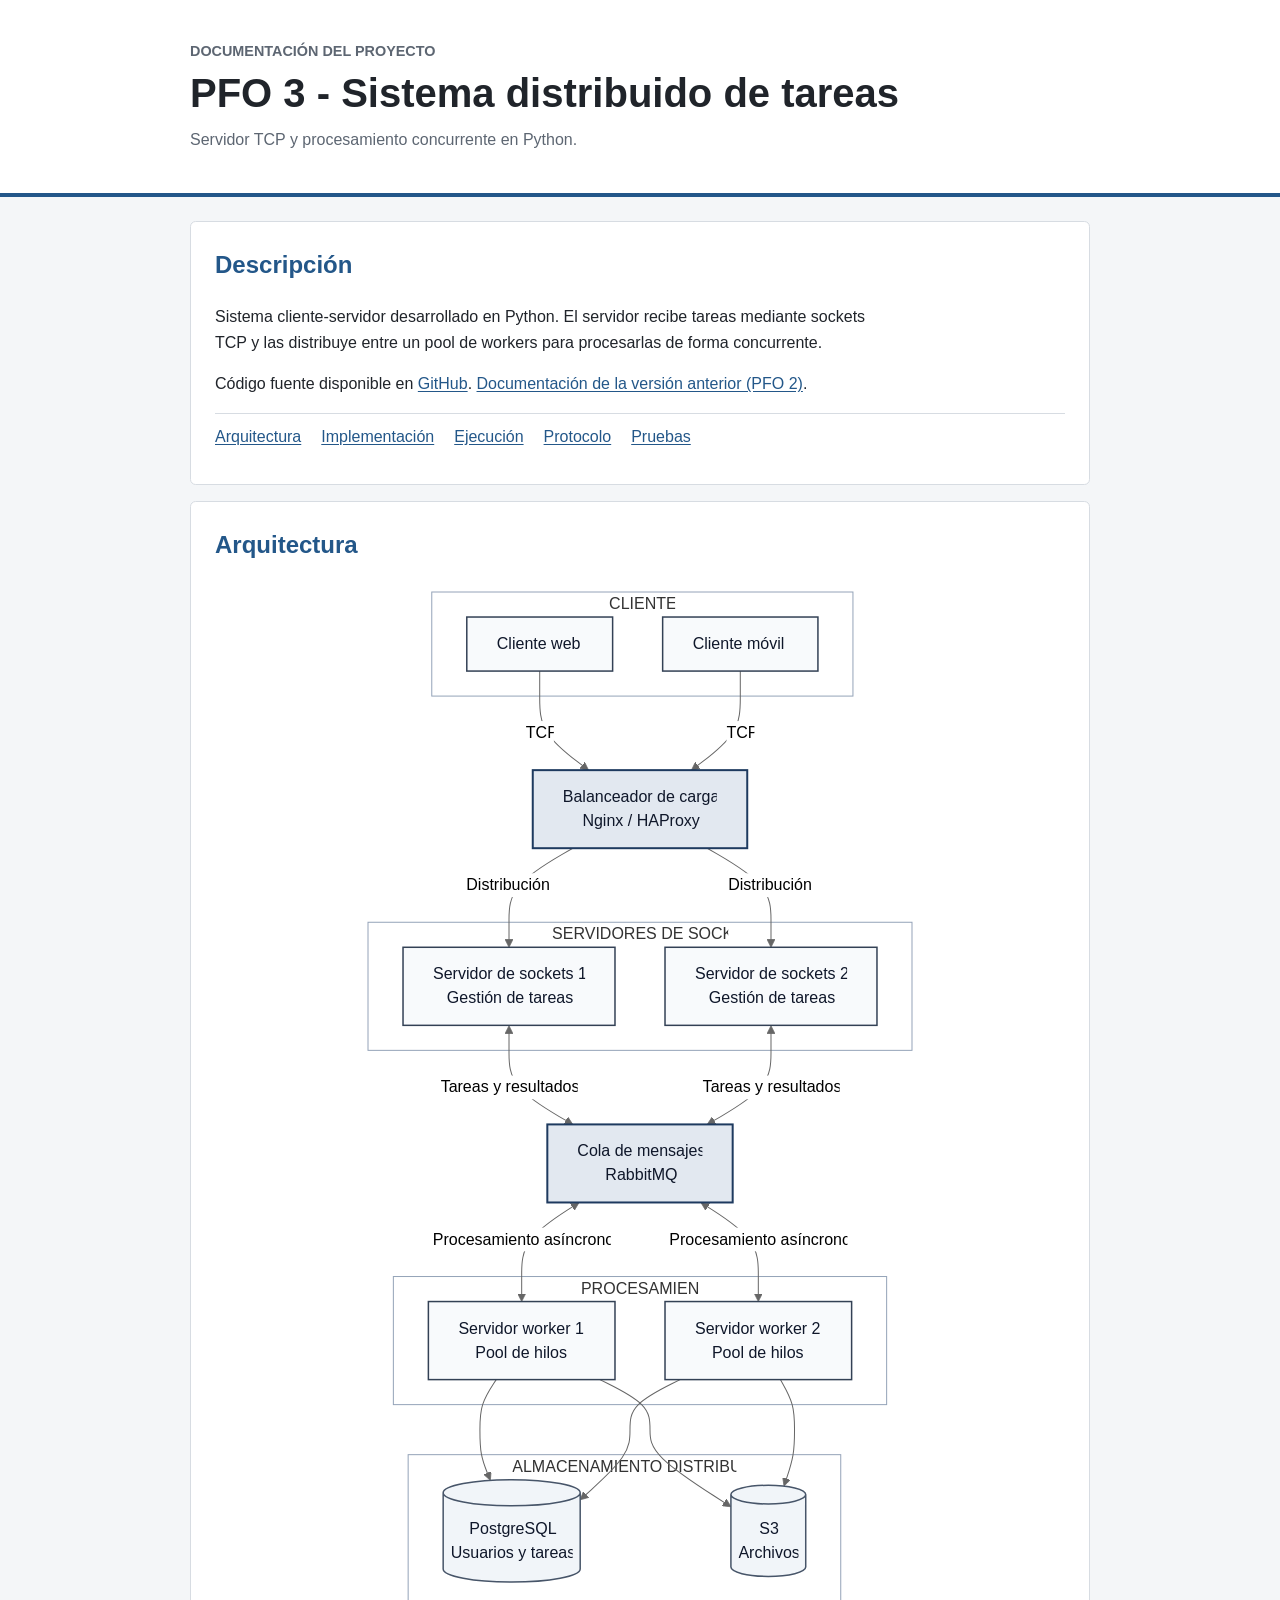
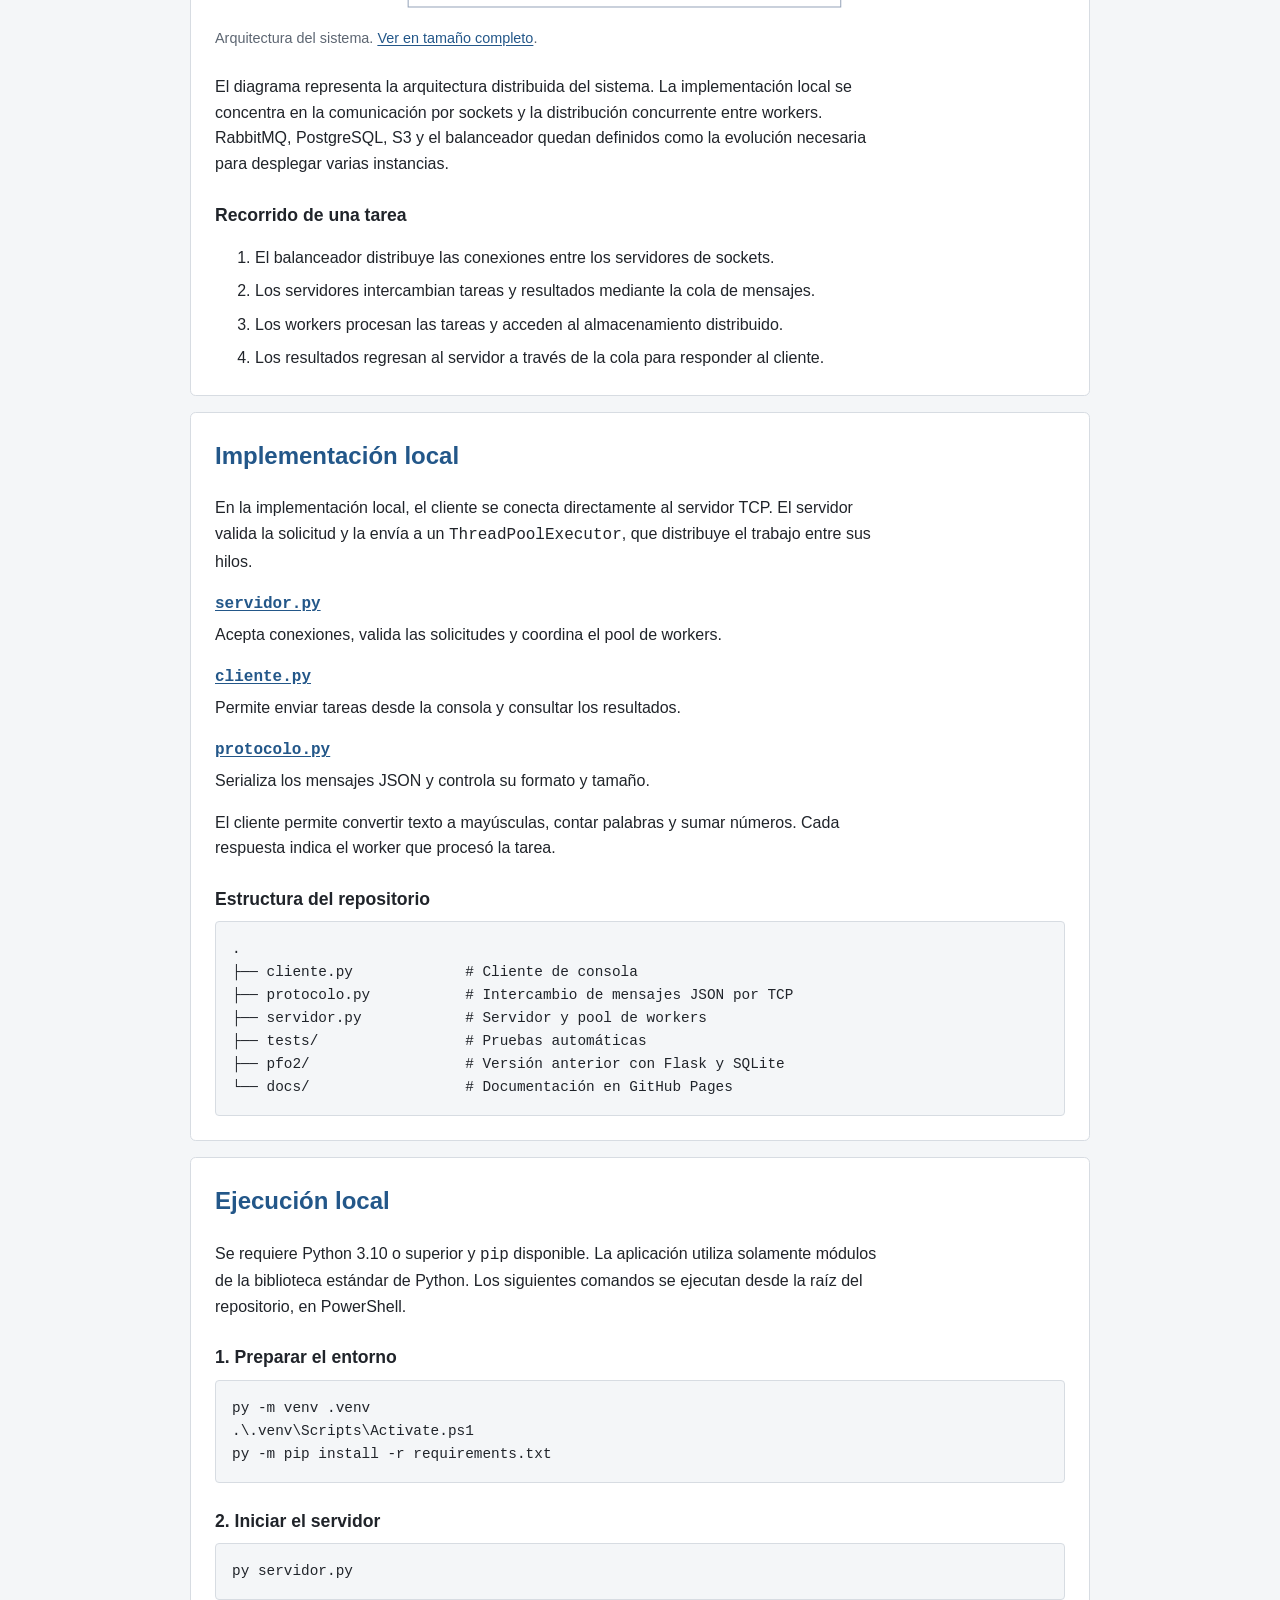
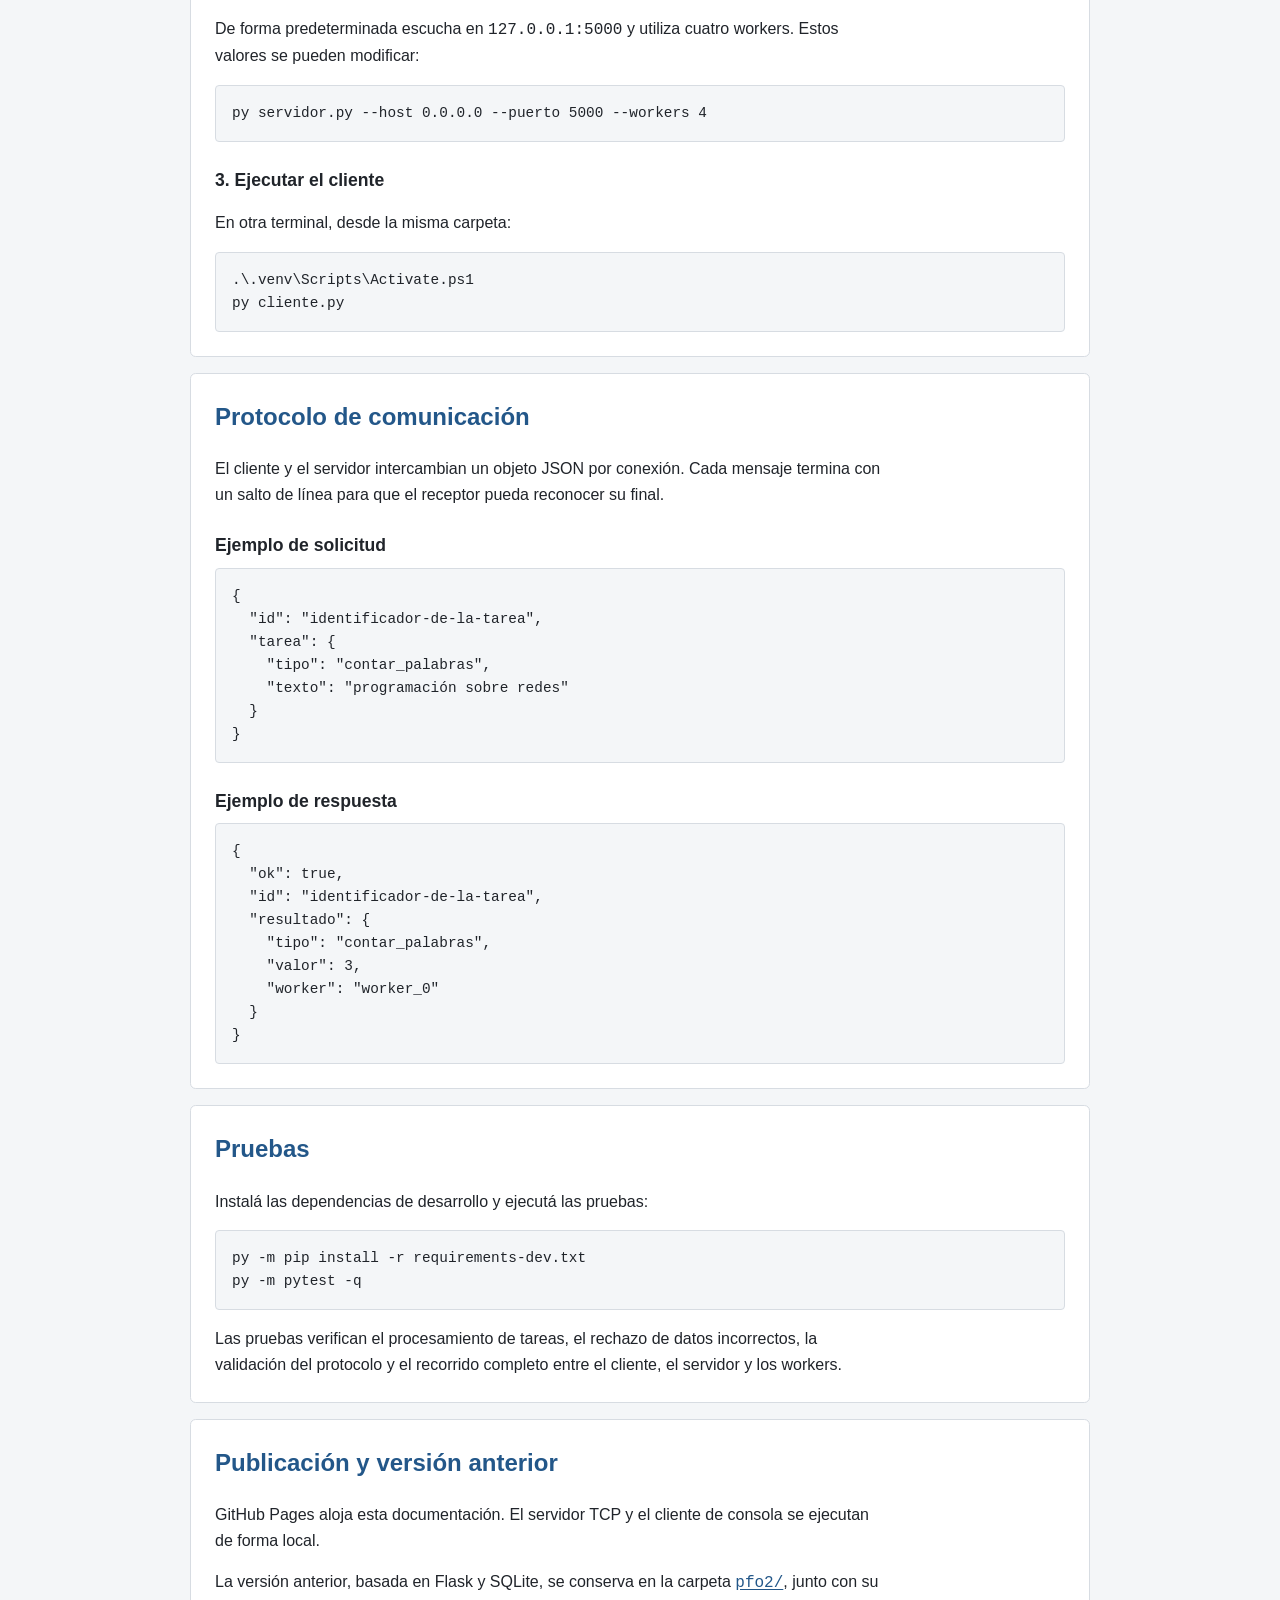
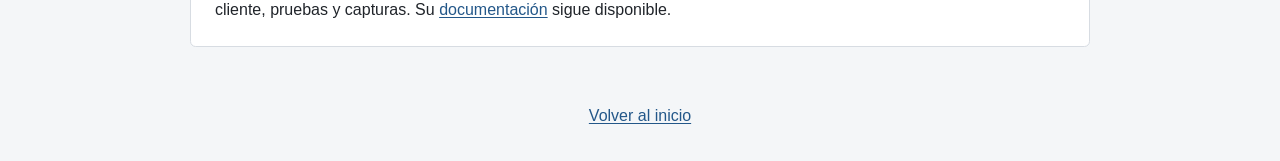
==== commit d5f6c2cb: "docs: ajusta la presentación del proyecto" ====
--- a/docs/index.html
+++ b/docs/index.html
@@ -12,9 +12,9 @@
 
   <header id="inicio">
     <div class="container">
-      <p class="materia">Programación sobre redes</p>
+      <p class="materia">Documentación del proyecto</p>
       <h1>PFO 3 - Sistema distribuido de tareas</h1>
-      <p>Rediseño como sistema distribuido.</p>
+      <p>Servidor TCP y procesamiento concurrente en Python.</p>
     </div>
   </header>
 
@@ -26,14 +26,10 @@
         tareas mediante sockets TCP y las distribuye entre un pool de workers
         para procesarlas de forma concurrente.
       </p>
-      <p>Alumno:</p>
-      <ul>
-        <li>Leandro Melchiori - Comisión D</li>
-      </ul>
       <p>
         Código fuente disponible en
         <a href="https://github.com/LeandroMelchiori/PFO_Redes">GitHub</a>.
-        <a href="pfo2/">Documentación de la entrega anterior (PFO 2)</a>.
+        <a href="pfo2/">Documentación de la versión anterior (PFO 2)</a>.
       </p>
       <nav aria-label="Secciones de la documentación">
         <ul class="section-links">
@@ -54,12 +50,12 @@
                alt="Clientes web y móvil conectados al balanceador, dos servidores de sockets, una cola RabbitMQ y dos workers conectados a PostgreSQL y S3. Las conexiones de la cola con servidores y workers son bidireccionales.">
         </a>
         <figcaption>
-          Diagrama generado a partir del Mermaid del README.
+          Arquitectura del sistema.
           <a href="assets/arquitectura.svg">Ver en tamaño completo</a>.
         </figcaption>
       </figure>
       <p>
-        El diagrama representa el diseño completo solicitado. La implementación
+        El diagrama representa la arquitectura distribuida del sistema. La implementación
         local se concentra en la comunicación por sockets y la distribución
         concurrente entre workers. RabbitMQ, PostgreSQL, S3 y el balanceador
         quedan definidos como la evolución necesaria para desplegar varias instancias.
@@ -77,7 +73,7 @@
     <section id="implementacion" aria-labelledby="implementacion-titulo">
       <h2 id="implementacion-titulo">Implementación local</h2>
       <p>
-        En la demostración local, el cliente se conecta directamente al servidor
+        En la implementación local, el cliente se conecta directamente al servidor
         TCP. El servidor valida la solicitud y la envía a un
         <code>ThreadPoolExecutor</code>, que distribuye el trabajo entre sus hilos.
       </p>
@@ -96,11 +92,11 @@
 
       <h3>Estructura del repositorio</h3>
       <pre><code>.
-├── cliente.py             # Cliente de consola del PFO3
+├── cliente.py             # Cliente de consola
 ├── protocolo.py           # Intercambio de mensajes JSON por TCP
 ├── servidor.py            # Servidor y pool de workers
-├── tests/                 # Pruebas del PFO3
-├── pfo2/                  # Entrega anterior
+├── tests/                 # Pruebas automáticas
+├── pfo2/                  # Versión anterior con Flask y SQLite
 └── docs/                  # Documentación en GitHub Pages</code></pre>
     </section>
 
@@ -172,22 +168,21 @@
     </section>
 
     <section aria-labelledby="publicacion-titulo">
-      <h2 id="publicacion-titulo">Publicación y entrega anterior</h2>
+      <h2 id="publicacion-titulo">Publicación y versión anterior</h2>
       <p>
         GitHub Pages aloja esta documentación. El servidor TCP y el cliente
         de consola se ejecutan de forma local.
       </p>
       <p>
-        El PFO 2 se conserva en la carpeta
+        La versión anterior, basada en Flask y SQLite, se conserva en la carpeta
         <a href="https://github.com/LeandroMelchiori/PFO_Redes/tree/main/pfo2"><code>pfo2/</code></a>,
-        con su API Flask, cliente, pruebas y capturas.
+        junto con su cliente, pruebas y capturas.
         Su <a href="pfo2/">documentación</a> sigue disponible.
       </p>
     </section>
   </main>
 
   <footer class="container">
-    <p>Leandro Melchiori - Comisión D</p>
     <a href="#inicio">Volver al inicio</a>
   </footer>
 </body>
